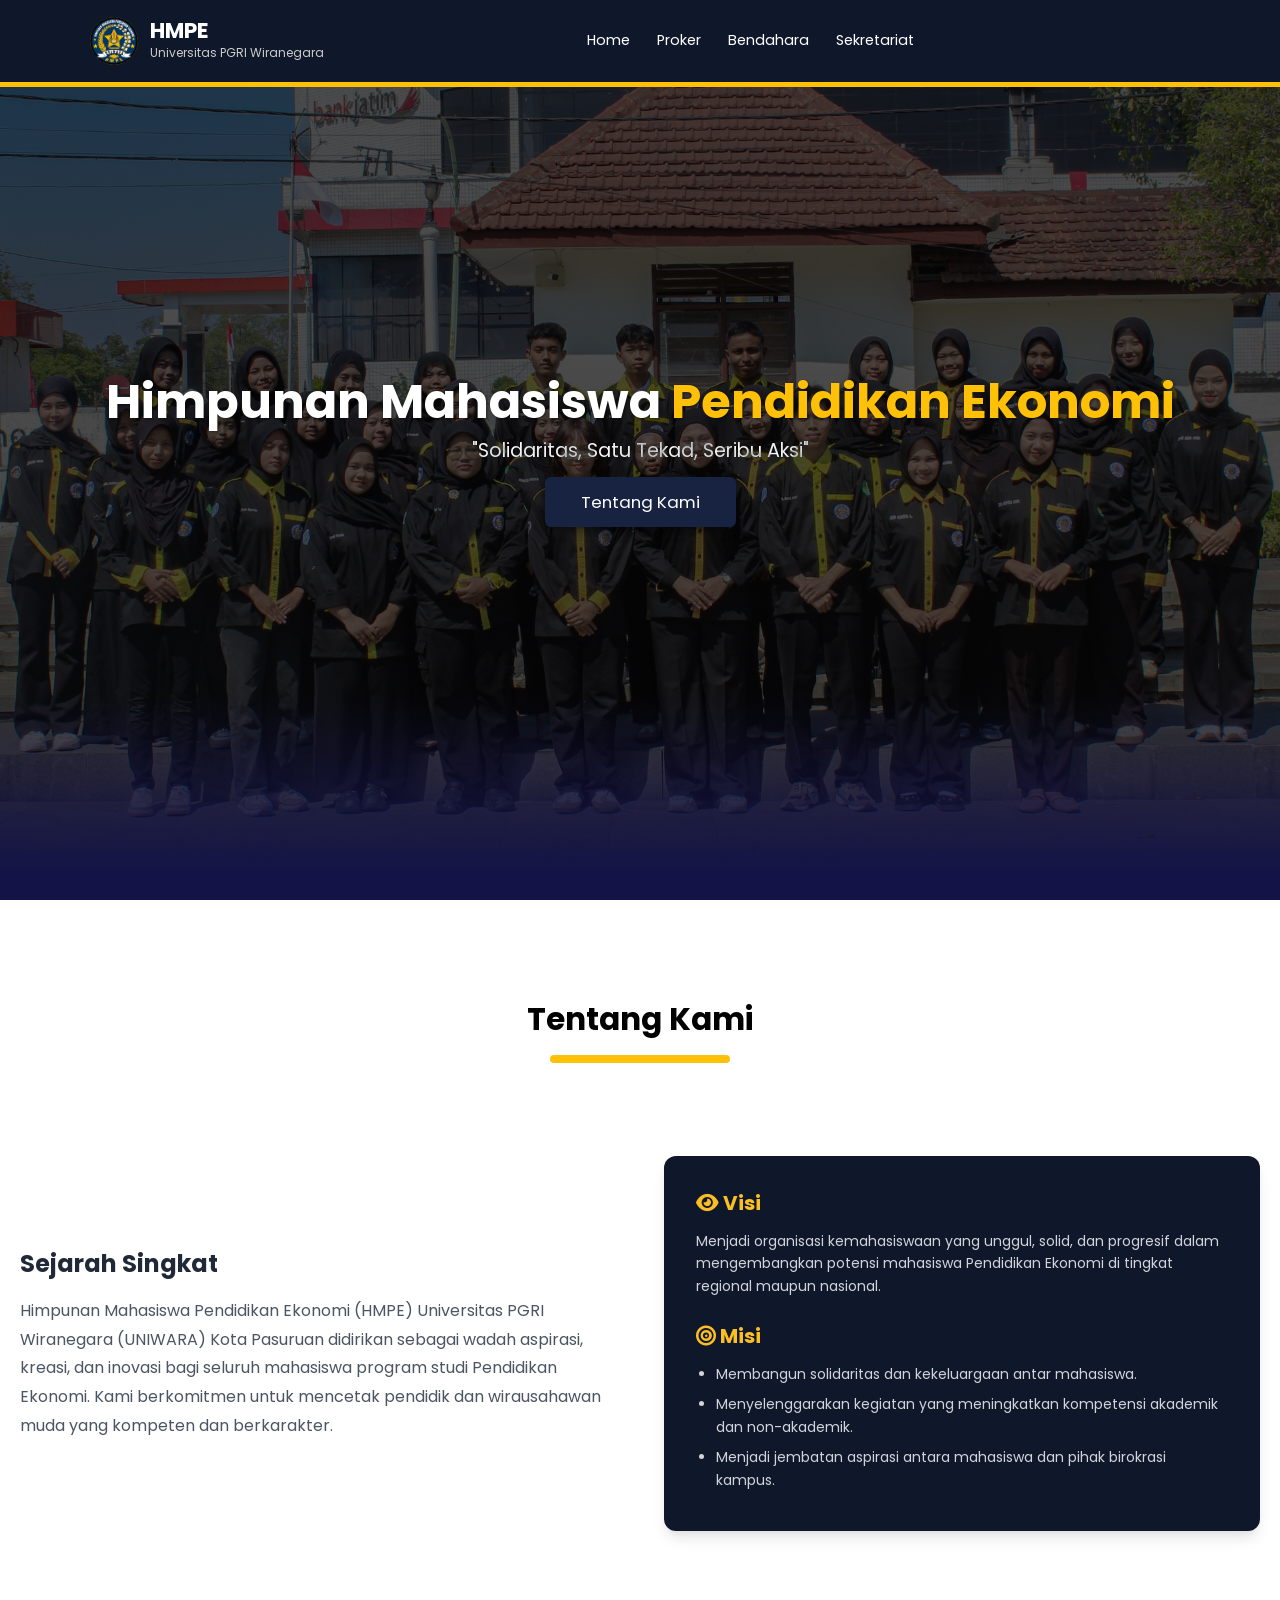
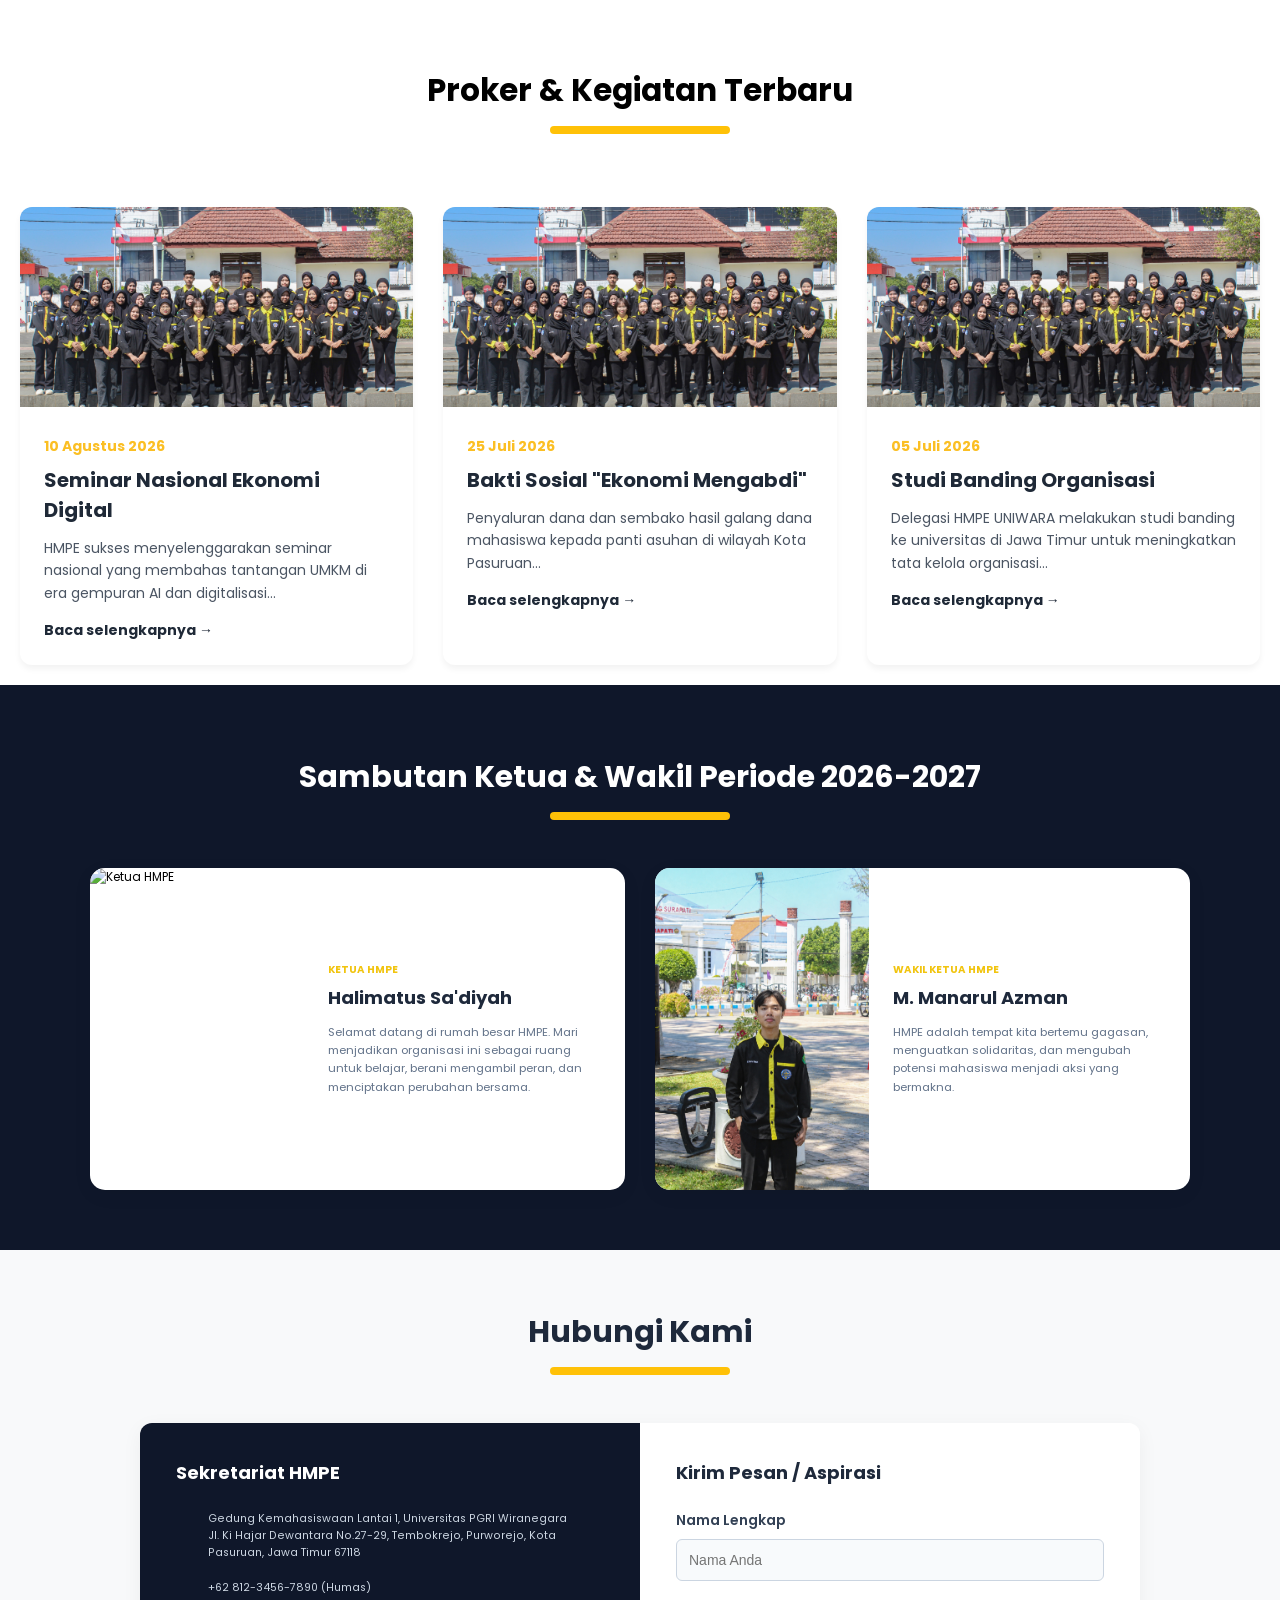
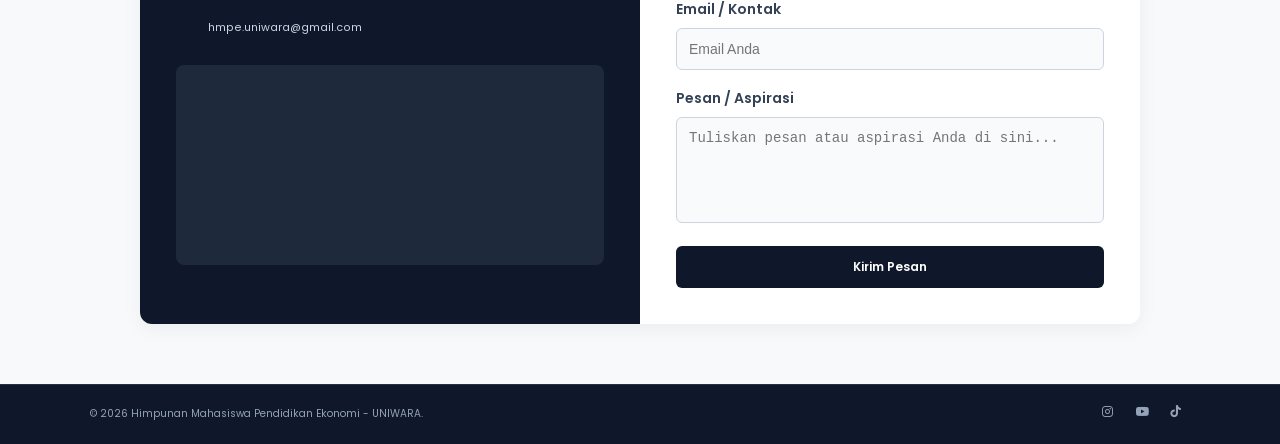
==== index.html @ d1c6a44f "first commit" ====
<!doctype html>
<html lang="en">
  <head>
    <meta charset="UTF-8" />
    <meta name="viewport" content="width=device-width, initial-scale=1.0" />
    <title>HMPE - Universitas PGRI Wiranegara</title>

    <!-- Favicon -->
    <link rel="icon" href="img/logohmpe.jpg" />

    <!-- FONTS -->
    <link rel="preconnect" href="https://fonts.googleapis.com" />
    <link rel="preconnect" href="https://fonts.gstatic.com" crossorigin />
    <link
      href="https://fonts.googleapis.com/css2?family=Poppins:wght@100;300;400;700&display=swap"
      rel="stylesheet"
    />

    <!-- Feather Icons -->
    <script src="https://unpkg.com/feather-icons"></script>

    <!-- FontAwesome -->
    <link
      rel="stylesheet"
      href="https://cdnjs.cloudflare.com/ajax/libs/font-awesome/6.4.0/css/all.min.css"
    />

    <!-- My Style -->

    <link rel="stylesheet" href="css/style.css" />
  </head>
  <body>
    <!-- Navbar Start -->
    <nav class="navbar">
      <a href="#" class="navbar-logo">
        <img src="img/logohmpe.jpg" alt="logohmpe" class="logo-img" />
        <div class="logo-teks">
          <span class="teks-utama">HMPE</span>
          <span class="teks-kecil">Universitas PGRI Wiranegara</span>
        </div>
      </a>

      <div class="navbar-nav">
        <a href="#home">Home</a>
        <a href="#proker">Proker</a>
        <a href="bendahara.html">Bendahara</a>
        <a href="sekretariat.html">Sekretariat</a>
      </div>

      <div class="navbar-extra">
        <input
          type="search"
          id="search-box"
          placeholder="Cari data di sini..."
        />
        <ul id="search-suggestions" class="suggestions-list"></ul>
        <a href="#" id="search"><i data-feather="search"></i></a>
        <a href="#" id="humberger-menu"><i data-feather="menu"></i></a>
      </div>
    </nav>
    <!-- Navbar End -->

    <!-- Hero Section start -->
    <section class="hero" id="home">
      <main class="content">
        <h1>Himpunan Mahasiswa <span>Pendidikan Ekonomi</span></h1>
        <p>"Solidaritas, <span>Satu Tekad</span>, Seribu Aksi"</p>
        <a href="#visi" class="cta">Tentang Kami</a>
      </main>
    </section>

    <!-- Hero Section end -->

    <!-- Visi Section start -->
    <section id="visi" class="visi item-pencarian">
      <h2>Tentang Kami</h2>
    </section>

    <!-- Wadah Utama -->
    <div class="kontainer-grid">
      <!-- BAGIAN KIRI (Sejarah Singkat) -->
      <div class="sejarah-kiri item-pencarian">
        <h2>Sejarah Singkat</h2>
        <p>
          Himpunan Mahasiswa Pendidikan Ekonomi (HMPE) Universitas PGRI
          Wiranegara (UNIWARA) Kota Pasuruan didirikan sebagai wadah aspirasi,
          kreasi, dan inovasi bagi seluruh mahasiswa program studi Pendidikan
          Ekonomi. Kami berkomitmen untuk mencetak pendidik dan wirausahawan
          muda yang kompeten dan berkarakter.
        </p>
      </div>

      <!-- BAGIAN KANAN (Kotak Visi Misi) -->
      <div class="kotak-biru">
        <!-- Bagian Visi -->
        <div class="konten-kotak item-pencarian">
          <h3><i class="fa-solid fa-eye"></i> Visi</h3>
          <p>
            Menjadi organisasi kemahasiswaan yang unggul, solid, dan progresif
            dalam mengembangkan potensi mahasiswa Pendidikan Ekonomi di tingkat
            regional maupun nasional.
          </p>
        </div>

        <!-- Bagian Misi -->
        <div class="konten-kotak item-pencarian">
          <h3><i class="fa-solid fa-bullseye"></i> Misi</h3>
          <ul>
            <li>Membangun solidaritas dan kekeluargaan antar mahasiswa.</li>
            <li>
              Menyelenggarakan kegiatan yang meningkatkan kompetensi akademik
              dan non-akademik.
            </li>
            <li>
              Menjadi jembatan aspirasi antara mahasiswa dan pihak birokrasi
              kampus.
            </li>
          </ul>
        </div>
      </div>
    </div>

    <!-- Visi Section end -->

    <!-- Proker Section start -->
    <section id="proker" class="proker item-pencarian">
      <h2>Proker & Kegiatan Terbaru</h2>
    </section>

    <!-- Kontainer Utama Grid -->
    <div class="pembungkus-kartu">
      <!-- Kartu 1 -->
      <div class="kartu-berita">
        <img src="img/header-bg.JPG" alt="Seminar" />
        <div class="isi-kartu item-pencarian">
          <span class="tanggal">10 Agustus 2026</span>
          <h3>Seminar Nasional Ekonomi Digital</h3>
          <p>
            HMPE sukses menyelenggarakan seminar nasional yang membahas
            tantangan UMKM di era gempuran AI dan digitalisasi...
          </p>
          <a href="#">Baca selengkapnya &rarr;</a>
        </div>
      </div>

      <!-- Kartu 2 -->
      <div class="kartu-berita">
        <img src="img/header-bg.JPG" alt="Bakti Sosial" />
        <div class="isi-kartu item-pencarian">
          <span class="tanggal">25 Juli 2026</span>
          <h3>Bakti Sosial "Ekonomi Mengabdi"</h3>
          <p>
            Penyaluran dana dan sembako hasil galang dana mahasiswa kepada panti
            asuhan di wilayah Kota Pasuruan...
          </p>
          <a href="#">Baca selengkapnya &rarr;</a>
        </div>
      </div>

      <!-- Kartu 3 -->
      <div class="kartu-berita">
        <img src="img/header-bg.JPG" alt="Studi Banding" />
        <div class="isi-kartu item-pencarian">
          <span class="tanggal">05 Juli 2026</span>
          <h3>Studi Banding Organisasi</h3>
          <p>
            Delegasi HMPE UNIWARA melakukan studi banding ke universitas di Jawa
            Timur untuk meningkatkan tata kelola organisasi...
          </p>
          <a href="#">Baca selengkapnya &rarr;</a>
        </div>
      </div>
    </div>

    <!-- Proker Section end -->

    <!-- Sambutan Section Start -->
    <section id="sambutan" class="sambutan">
      <div class="judul-sambutan item-pencarian">
        <!-- <p>PENGURUS HMPE</p> -->
        <h2>Sambutan Ketua & Wakil Periode 2026-2027</h2>
      </div>

      <div class="kontainer-sambutan">
        <!-- Box Ketua -->
        <div class="box-sambutan">
          <!-- Ganti src dengan nama file foto ketua Anda -->
          <img src="img/ketua.jpg" alt="Ketua HMPE" />
          <div class="teks-sambutan item-pencarian">
            <span>KETUA HMPE</span>
            <h3>Halimatus Sa'diyah</h3>
            <p>
              Selamat datang di rumah besar HMPE. Mari menjadikan organisasi ini
              sebagai ruang untuk belajar, berani mengambil peran, dan
              menciptakan perubahan bersama.
            </p>
          </div>
        </div>

        <!-- Box Wakil -->
        <div class="box-sambutan">
          <!-- Ganti src dengan nama file foto wakil ketua Anda -->
          <img src="img/wakil.jpg" alt="Wakil Ketua HMPE" />
          <div class="teks-sambutan item-pencarian">
            <span>WAKIL KETUA HMPE</span>
            <h3>M. Manarul Azman</h3>
            <p>
              HMPE adalah tempat kita bertemu gagasan, menguatkan solidaritas,
              dan mengubah potensi mahasiswa menjadi aksi yang bermakna.
            </p>
          </div>
        </div>
      </div>
    </section>
    <!-- Sambutan Section End -->

    <!-- Hubungi Kami Section Start -->
    <section id="kontak" class="kontak">
      <div class="judul-kontak item-pencarian">
        <h2>Hubungi Kami</h2>
      </div>

      <div class="kontainer-kontak">
        <!-- Bagian Kiri: Informasi & Maps -->
        <div class="info-kontak">
          <h3>Sekretariat HMPE</h3>
          <ul class="list-info">
            <li>
              <i data-feather="map-pin"></i>
              <p>
                Gedung Kemahasiswaan Lantai 1, Universitas PGRI Wiranegara<br />
                Jl. Ki Hajar Dewantara No.27-29, Tembokrejo, Purworejo, Kota
                Pasuruan, Jawa Timur 67118
              </p>
            </li>
            <li>
              <i data-feather="phone"></i>
              <p>+62 812-3456-7890 (Humas)</p>
            </li>
            <li>
              <i data-feather="mail"></i>
              <p>hmpe.uniwara@gmail.com</p>
            </li>
          </ul>

          <div class="peta-google">
            <!-- Embed Google Maps yang sudah diperbaiki -->
            <iframe
              src="https://www.google.com/maps/embed?pb=!1m18!1m12!1m3!1d3954.3413813871465!2d112.89978641477755!3d-7.646452294486665!2m3!1f0!2f0!3f0!3m2!1i1024!2i768!4f13.1!3m3!1m2!1s0x2dd7c5e5ba7921a9%3A0xc30070bc33383a15!2sUniversitas%20PGRI%20Wiranegara!5e0!3m2!1sid!2sid!4v1689234567890!5m2!1sid!2sid"
              width="100%"
              height="200"
              style="border: 0"
              allowfullscreen=""
              loading="lazy"
              referrerpolicy="no-referrer-when-downgrade"
            ></iframe>
          </div>
        </div>

        <!-- Bagian Kanan: Form Kontak -->
        <div class="form-kontak">
          <h3>Kirim Pesan / Aspirasi</h3>
          <form action="">
            <div class="form-group">
              <label for="nama-pesan">Nama Lengkap</label>
              <input
                type="text"
                id="nama-pesan"
                placeholder="Nama Anda"
                required
              />
            </div>
            <div class="form-group">
              <label for="email-pesan">Email / Kontak</label>
              <input
                type="text"
                id="email-pesan"
                placeholder="Email Anda"
                required
              />
            </div>
            <div class="form-group">
              <label for="isi-pesan">Pesan / Aspirasi</label>
              <textarea
                id="isi-pesan"
                rows="5"
                placeholder="Tuliskan pesan atau aspirasi Anda di sini..."
                required
              ></textarea>
            </div>
            <button type="submit" class="btn-kirim">Kirim Pesan</button>
          </form>
        </div>
      </div>
    </section>
    <!-- Hubungi Kami Section End -->

    <!-- Footer Start -->
    <footer>
      <div class="footer-kiri">
        <p>&copy; 2026 Himpunan Mahasiswa Pendidikan Ekonomi - UNIWARA.</p>
      </div>
      <div class="footer-kanan">
        <a href="https://www.instagram.com/hmpe_uniwara/"
          ><i class="fa-brands fa-instagram"></i
        ></a>
        <a href="https://www.youtube.com/@hmpeuniwara585/videos"
          ><i class="fa-brands fa-youtube"></i
        ></a>
        <a href="https://www.tiktok.com/@hmpeuniwara"
          ><i class="fa-brands fa-tiktok"></i
        ></a>
        <!-- Menggunakan FontAwesome untuk TikTok -->
      </div>
    </footer>
    <!-- Footer End -->

    <!-- Feather Icons -->
    <script>
      feather.replace();
    </script>

    <!-- FontAwesome -->
    <script>
      fontawsome.replace();
    </script>

    <!-- My Java Script -->
    <script src="js/script.js"></script>
  </body>
</html>
---- css/style.css ----
:root {
  --primary: #ffc107;
  --bg: #fff;
  scroll-behavior: smooth;
}

* {
  margin: 0;
  padding: 0;
  box-sizing: border-box;
  outline: none;
  border: none;
  text-decoration: none;
}

body {
  font-family: "Poppins", sans-serif;
  background-color: var(--bg);
  color: black;
  min-height: 2000px;
}

html,
body {
  overflow-x: hidden;
  width: 100%;
}

/* Navbar */
.navbar {
  display: flex;
  justify-content: space-between;
  align-items: center;
  padding: 1.4rem 7%;
  background-color: rgb(15, 23, 42);
  border-bottom: 5px solid #ffc107;
  position: fixed;
  top: 0;
  left: 0;
  right: 0;
  z-index: 99999;
}

.navbar .navbar-logo {
  display: flex;
  align-items: center;
  gap: 1rem; /* Jarak antara logo dan tulisan */
  text-decoration: none;
}

/* Mengatur ukuran gambar logo */
.navbar .navbar-logo .logo-img {
  width: 4rem; /* Sesuaikan ukuran logo (bisa diganti 40px atau 50px) */
  height: 4rem;
  border-radius: 50%;
  object-fit: cover;
}

/* Mengatur wadah teks agar atas-bawah */
.navbar .navbar-logo .logo-teks {
  display: flex;
  flex-direction: column;
  justify-content: center;
}

/* Tulisan HMPE */
.navbar .navbar-logo .teks-utama {
  font-size: 1.8rem;
  font-weight: 700;
  color: #fff;
  line-height: 1; /* Biar jarak ke tulisan bawahnya tidak terlalu jauh */
}

/* Tulisan Universitas... */
.navbar .navbar-logo .teks-kecil {
  font-size: 1rem;
  font-weight: 400;
  color: #ccccca; /* Bisa diganti warna abu-abu atau var(--primary) jika ingin kekuningan */
  margin-top: 0.2rem;
}

.navbar .navbar-nav a {
  color: #fff;
  display: inline-block;
  font-size: 1.2rem;
  margin: 0 1rem;
}

.navbar .navbar-nav a:hover {
  color: var(--primary);
}

.navbar .navbar-extra a {
  color: #fff;
  margin: 0 0.5rem;
}

.navbar .navbar-extra a:hover {
  color: var(--primary);
}

#humberger-menu {
  display: none;
}

/* --- TAMPILAN SEARCH BOX (LIQUID GLASS/GLASSMORPHISM) --- */
#search-box {
  width: 0; /* Awalnya disembunyikan dengan lebar 0 */
  opacity: 0;
  visibility: hidden;
  transition: all 0.4s ease; /* Efek animasi memanjang yang halus */

  /* Efek Liquid Glass ala iPhone */
  background: rgba(255, 255, 255, 0.15); /* Transparan putih */
  backdrop-filter: blur(10px); /* Efek blur pada kaca */
  -webkit-backdrop-filter: blur(10px); /* Dukungan untuk browser Safari/Apple */
  border: 1px solid rgba(255, 255, 255, 0.3); /* Garis tepi tipis transparan */
  border-radius: 50px; /* Sisi melengkung bulat */

  /* Pengaturan Teks */
  color: #fff;
  font-size: 1rem;
  padding: 0;
  outline: none;
  margin-right: 0;
}

/* Warna teks "Cari data di sini..." agar terlihat samar */
#search-box::placeholder {
  color: rgba(255, 255, 255, 0.7);
}

/* --- KELAS UNTUK MENGAKTIFKAN ANIMASI (DIPANGGIL OLEH JS) --- */
#search-box.active {
  width: 250px; /* Lebar kotak saat muncul */
  opacity: 1;
  visibility: visible;
  padding: 0.5rem 1.2rem;
  margin-right: 1rem; /* Jarak dengan ikon hamburger */
}

/* Gaya untuk daftar rekomendasi search */
.suggestions-list {
  position: absolute;
  top: 100%;
  left: 0;
  right: 0;
  background: #ffffff;
  border-radius: 8px;
  box-shadow: 0 10px 25px rgba(0, 0, 0, 0.15);
  list-style: none;
  padding: 0;
  margin-top: 5px;
  max-height: 200px;
  overflow-y: auto;
  z-index: 1000;
}

.suggestions-list li {
  padding: 10px 15px;
  cursor: pointer;
  color: #1e293b;
  border-bottom: 1px solid #f1f5f9;
  font-size: 14px;
  text-align: left;
}

.suggestions-list li:hover {
  background-color: #fef08a; /* Warna kuning soft saat di-hover */
}

/* Kelas untuk menyembunyikan elemen (Search & Hamburger) */
.hidden {
  display: none !important;
}

/* Hero Section */
.hero {
  min-height: 100vh;
  display: flex;
  align-items: center;
  background-repeat: no-repeat;
  background-size: cover;
  background-position: center;
  position: relative;
  background-image:
    linear-gradient(rgba(0, 0, 0, 0.7), rgba(0, 0, 0, 0.7)),
    url("../img/header-bg.JPG");
}

.hero::after {
  content: "";
  display: block;
  position: absolute;
  width: 100%;
  height: 30%;
  bottom: 0;
  background: linear-gradient(
    0deg,
    rgb(19, 19, 71) 10%,
    rgba(255, 255, 255, 0) 76%
  );
}

.hero .content {
  padding: 1.4rem 7%;
  width: 100%;
  height: 100vh;
  max-width: 160rem;
  justify-content: center;
  align-items: center;
  display: flex;
  flex-direction: column;
  text-align: center;
  margin: 0 auto;
}

.hero .content h1 {
  color: #fff;
  font-size: 4rem;
  text-shadow: 1px 1px 3px rgba(1, 1, 3, 0.5);
  line-height: 1.2;
}

.hero .content h1 span {
  color: var(--primary);
}

.hero .content p {
  font-size: 1.6rem;
  margin-top: 0.5rem;
  height: 1.4;
  font-weight: 400;
  color: #fff;
  mix-blend-mode: difference;
}

/* .hero .content p span {
  font-weight: 700;
} */

.hero .content .cta {
  margin-top: 1rem;
  display: inline-block;
  padding: 1rem 3rem;
  font-size: 1.4rem;
  color: #fff;
  background-color: #172340;
  border-radius: 0.5rem;
  box-shadow: 0px 4px 10px rgba(1, 1, 3, 0.5);
}

.hero .content .cta:hover {
  background-color: var(--primary);
  color: #0f172a;
}

/* Visi Section */
.visi {
  padding: 8rem 7% 1.4rem;
}

.visi h2 {
  text-align: center;
  font-size: 2.6rem;
  margin-bottom: 3rem;
}

.visi h2::after {
  content: "";
  display: block;
  width: 15rem;
  margin: 1rem auto 0; /* 'auto' di tengah berfungsi menarik garis tepat ke tengah layar */
  height: 8px; /* Ketebalan garis */
  background-color: var(--primary); /* Warna garis kuning */
  border-radius: 100px;
}

.kontainer-grid {
  display: grid;
  grid-template-columns: 1fr 1fr; /* Membagi layar menjadi 2 kolom sama besar (50:50) */
  gap: 48px; /* Jarak (spasi) antara bagian kiri dan kanan */
  align-items: center; /* Membuat isi kiri dan kanan sejajar rata tengah secara vertikal */
  max-width: 1400px; /* Maksimal lebar konten agar tidak terlalu melebar di layar besar */
  margin: 0 auto; /* Membuat posisi kontainer otomatis di tengah layar */
  padding: 40px 20px;
}

.sejarah-kiri h2 {
  font-size: 24px;
  font-weight: bold;
  color: #1f2937; /* Warna hitam keabu-abuan */
  margin-bottom: 16px;
}

.sejarah-kiri p {
  font-size: 16px;
  color: #4b5563; /* Warna abu-abu teks */
  line-height: 1.8; /* Jarak antar baris agar mudah dibaca */
}

.sejarah-kiri p {
  font-size: 16px;
  color: #4b5563; /* Warna abu-abu teks */
  line-height: 1.8; /* Jarak antar baris agar mudah dibaca */
}

/* 1. Styling Utama Kotak Biru Tua */
.kotak-biru {
  background-color: #0f172a; /* Warna biru tua gelap */
  padding: 32px; /* Jarak ke dalam dari tepi kotak */
  border-radius: 12px; /* Membuat sudut-sudut kotak menjadi melengkung */
  box-shadow:
    0 10px 15px -3px rgba(0, 0, 0, 0.1),
    0 4px 6px -2px rgba(0, 0, 0, 0.05); /* Efek bayangan halus */
}

/* 2. Mengatur Jarak antara Visi dan Misi */
.konten-kotak {
  margin-bottom: 24px; /* Memberi jarak ke bawah */
}

/* Menghapus margin bawah di elemen terakhir (Misi) agar kotaknya seimbang */
.konten-kotak:last-child {
  margin-bottom: 0;
}

/* 3. Styling Judul Visi dan Misi */
.konten-kotak h3 {
  color: #fbbf24; /* Warna kuning emas untuk judul dan icon */
  font-size: 20px; /* Ukuran huruf judul */
  font-weight: bold; /* Menebalkan huruf */
  margin-top: 0;
  margin-bottom: 12px; /* Jarak antara judul dan teks bawahnya */
}

/* 4. Styling Teks Paragraf dan List (Isi Visi & Misi) */
.konten-kotak p,
.konten-kotak ul {
  color: #d1d5db; /* Warna teks abu-abu terang agar kontras dengan background gelap */
  font-size: 14px; /* Ukuran huruf teks */
  line-height: 1.6; /* Jarak antar baris teks agar mudah dibaca */
  margin: 0;
}

/* 5. Khusus untuk List (Titik-titik Misi) */
.konten-kotak ul {
  padding-left: 20px; /* Menggeser titik-titik (bullet points) sedikit ke kanan */
}

.konten-kotak ul li {
  margin-bottom: 8px; /* Jarak antar poin misi */
}

/* Proker section */
.proker {
  padding: 8rem 7% 1.4rem;
}

.proker h2 {
  text-align: center;
  font-size: 2.6rem;
  margin-bottom: 3rem;
}

.proker h2::after {
  content: "";
  display: block;
  width: 15rem;
  margin: 1rem auto 0; /* 'auto' di tengah berfungsi menarik garis tepat ke tengah layar */
  height: 8px; /* Ketebalan garis */
  background-color: var(--primary); /* Warna garis kuning */
  border-radius: 100px;
}
/* 1. TATA LETAK 3 KOTAK (CSS GRID) */
.pembungkus-kartu {
  display: grid;
  grid-template-columns: repeat(
    3,
    1fr
  ); /* Membagi menjadi 3 kolom sama besar */
  gap: 30px; /* Jarak antar kartu */
  max-width: 15–00px;
  margin: 0 auto;
  padding: 20px;
}

/* 2. DESAIN KOTAK & PENGATURAN ANIMASI KUNCI */
.kartu-berita {
  background-color: #ffffff; /* Warna latar kartu */
  border-radius: 12px; /* Melengkungkan sudut kartu */
  overflow: hidden; /* Memastikan gambar ujungnya ikut melengkung */
  min-height: 450px;
  box-shadow: 0 4px 6px rgba(0, 0, 0, 0.05); /* Bayangan awal yang tipis */

  /* INI KUNCI ANIMASINYA: Membuat pergerakan menjadi halus selama 0.3 detik */
  transition:
    transform 0.3s ease,
    box-shadow 0.3s ease;
}

/* KETIKA KURSOR DIARAHKAN KE KARTU (HOVER) */
.kartu-berita:hover {
  /* translateY(-10px) menarik kartu ke ATAS (maju) sebanyak 10 pixel */
  transform: translateY(-10px);

  /* Menebalkan bayangan agar efek terangkatnya lebih realistis */
  box-shadow: 0 15px 25px rgba(0, 0, 0, 0.15);
}

/* 3. DESAIN ISI KARTU (Gambar & Teks) */
.kartu-berita img {
  width: 100%;
  height: 200px;
  object-fit: cover; /* Agar gambar tidak gepeng */
}

.isi-kartu {
  padding: 24px;
}

.isi-kartu .tanggal {
  display: block;
  color: #fbbf24; /* Warna kuning */
  font-size: 14px;
  font-weight: bold;
  margin-bottom: 8px;
}

.isi-kartu h3 {
  font-size: 20px;
  color: #1f2937;
  margin-top: 0;
  margin-bottom: 12px;
}

.isi-kartu p {
  font-size: 14px;
  color: #4b5563;
  line-height: 1.6;
  margin-bottom: 16px;
}

.isi-kartu a {
  text-decoration: none;
  color: #1f2937;
  font-weight: bold;
  font-size: 14px;
  transition: color 0.2s ease;
}

.isi-kartu a:hover {
  color: #fbbf24; /* Teks berubah kuning saat di-hover */
}

/* --- SAMBUTAN KETUA & WAKIL --- */
.sambutan {
  /* Latar belakang abu-abu sangat muda (hampir putih) */
  /* background-color: #f8f9fa; */
  background-color: rgb(15, 23, 42);
  padding: 5rem 7%;
}

.judul-sambutan {
  text-align: center;
  margin-bottom: 3rem;
}

/* .judul-sambutan p {
  font-size: 1rem;
  color: #f1c40f; 
  font-weight: 600;
  text-transform: uppercase;
  letter-spacing: 2px;
  margin-bottom: 0.5rem;
} */

.judul-sambutan h2 {
  font-size: 2.5rem; /* Ukuran ini disamakan dengan judul Proker */
  color: #fff;
  position: relative; /* Diperlukan agar garis kuning bisa diposisikan relatif terhadap teks ini */
  padding-bottom: 1rem; /* Memberikan jarak napas antara teks dan garis kuning */
  display: inline-block; /* Memastikan batas elemen hanya seluas teksnya saja */
  margin-top: 10px;
}

/* Membuat garis/list kuning di bawah judul */
.judul-sambutan h2::after {
  content: "";
  display: block;
  width: 15rem;
  margin: 1rem auto 0; /* 'auto' di tengah berfungsi menarik garis tepat ke tengah layar */
  height: 8px; /* Ketebalan garis */
  background-color: var(--primary); /* Warna garis kuning */
  border-radius: 100px;
}

/* Menggunakan Grid agar sejajar rapi */
.kontainer-sambutan {
  display: grid;
  grid-template-columns: repeat(auto-fit, minmax(400px, 1fr));
  gap: 2.5rem;
}

/* Model Box seperti gambar 2 */
.box-sambutan {
  background-color: #ffffff;
  border-radius: 15px;
  box-shadow: 0 5px 20px rgba(0, 0, 0, 0.05); /* Bayangan halus */
  display: flex;
  overflow: hidden; /* Memotong sudut foto agar melengkung mengikuti box */
  transition: transform 0.3s ease;
}

.box-sambutan:hover {
  transform: translateY(-5px); /* Efek sedikit melayang saat kursor diarahkan */
}

/* Foto di samping */
.box-sambutan img {
  width: 40%;
  object-fit: cover; /* Memastikan foto tidak gepeng */
}

/* Area teks di samping foto */
.teks-sambutan {
  padding: 2rem;
  width: 60%;
  display: flex;
  flex-direction: column;
  justify-content: center;
}

.teks-sambutan span {
  font-size: 0.85rem;
  color: #f1c40f;
  font-weight: 700;
  text-transform: uppercase;
  margin-bottom: 0.5rem;
}

.teks-sambutan h3 {
  font-size: 1.5rem;
  color: #1e293b;
  margin-bottom: 1rem;
}

.teks-sambutan p {
  font-size: 0.95rem;
  color: #64748b;
  line-height: 1.6;
}

/* --- SECTION HUBUNGI KAMI --- */
.kontak {
  background-color: #f8f9fa;
  padding: 5rem 7%;
}

.judul-kontak {
  text-align: center;
  margin-bottom: 3rem;
}

.judul-kontak h2 {
  font-size: 2.5rem;
  color: #1e293b;
  position: relative;
  padding-bottom: 1rem;
  display: inline-block;
}

.judul-kontak h2::after {
  content: "";
  display: block;
  width: 15rem;
  margin: 1rem auto 0; /* 'auto' di tengah berfungsi menarik garis tepat ke tengah layar */
  height: 8px; /* Ketebalan garis */
  background-color: var(--primary); /* Warna garis kuning */
  border-radius: 100px;
}

/* Kontainer box kontak */
.kontainer-kontak {
  display: flex;
  flex-wrap: wrap;
  background-color: #ffffff;
  border-radius: 12px;
  overflow: hidden;
  box-shadow: 0 5px 20px rgba(0, 0, 0, 0.05);
  max-width: 1000px; /* Ukuran maksimal kotak agar presisi */
  margin: 0 auto;
}

/* --- BAGIAN KIRI: INFO & MAPS --- */
.info-kontak {
  flex: 1 1 400px;
  background-color: #0f172a; /* Warna biru sangat gelap seperti di gambar */
  color: #ffffff;
  padding: 3rem;
}

.info-kontak h3 {
  font-size: 1.5rem;
  margin-bottom: 2rem;
  color: #ffffff;
}

.list-info {
  list-style: none;
  padding: 0;
  margin-bottom: 2rem;
}

.list-info li {
  display: flex;
  align-items: flex-start;
  margin-bottom: 1.5rem;
  gap: 1rem;
}

.list-info li i {
  color: #f1c40f; /* Ikon kuning */
  width: 20px;
  height: 20px;
  flex-shrink: 0;
  margin-top: 2px;
}

.list-info li p {
  font-size: 0.9rem;
  line-height: 1.6;
  color: #cbd5e1;
  margin: 0;
}

.peta-google iframe {
  border-radius: 8px;
  background-color: #1e293b; /* Placeholder saat loading */
}

/* --- BAGIAN KANAN: FORM KONTAK --- */
.form-kontak {
  flex: 1 1 400px;
  padding: 3rem;
  background-color: #ffffff;
}

.form-kontak h3 {
  font-size: 1.5rem;
  color: #1e293b;
  margin-bottom: 2rem;
}

.form-kontak .form-group {
  margin-bottom: 1.5rem;
}

.form-kontak label {
  display: block;
  font-size: 0.85rem;
  color: #64748b;
  margin-bottom: 0.5rem;
}

.form-kontak input,
.form-kontak textarea {
  width: 100%;
  padding: 0.8rem 1rem;
  border: 1px solid #e2e8f0;
  border-radius: 6px;
  font-size: 0.95rem;
  color: #1e293b;
  outline: none;
  transition: border 0.3s;
}

.form-kontak input:focus,
.form-kontak textarea:focus {
  border-color: #0f172a; /* Warna garis saat diketik */
}

.btn-kirim {
  width: 100%;
  background-color: #0f172a;
  color: #fff;
  padding: 1rem;
  border: none;
  border-radius: 6px;
  font-size: 1rem;
  font-weight: 600;
  cursor: pointer;
  transition: background-color 0.3s;
}

.btn-kirim:hover {
  background-color: #1e293b;
}

/* --- FOOTER --- */
footer {
  background-color: #0f172a;
  color: #94a3b8;
  display: flex;
  justify-content: space-between;
  align-items: center;
  padding: 1.5rem 7%;
  flex-wrap: wrap; /* Mencegah tumpah di layar kecil */
  border-top: 1px solid rgba(255, 255, 255, 0.1); /* Garis batas tipis */
}

footer p {
  font-size: 0.85rem;
  margin: 0;
}

.footer-kanan {
  display: flex;
  gap: 1.2rem;
}

.footer-kanan a {
  color: #94a3b8;
  transition: color 0.3s;
}

.footer-kanan a i {
  width: 20px;
  height: 20px;
}

.footer-kanan a:hover {
  color: #ffffff;
}

/* Kelas untuk efek highlight seluruh kotak/area teks */
.ter-highlight {
  background-color: #fef08a !important; /* Warna kuning soft */
  transition: background-color 0.5s ease;
  border-radius: 8px;
  padding: 10px;
}

/* --- INDEX END --- */

/* Dashboard Styling BENDAHARAA*/
.dashboard {
  max-width: 700px;
  margin: 130px auto 50px auto;
  background: white;
  padding: 30px;
  border-radius: 10px;
  box-shadow: 0 4px 15px rgba(0, 0, 0, 0.05);
}

.dashboard-header {
  text-align: center;
  margin-bottom: 30px;
}

.dashboard-header h2 {
  color: #0f172a;
  font-size: 26px;
}

.dashboard-header p {
  color: #64748b;
  margin-top: 5px;
}

/* Form Styling */
.form-section h3 {
  color: #0f172a;
  border-bottom: 3px solid #facc15;
  display: inline-block;
  padding-bottom: 5px;
  margin-bottom: 20px;
}

.form-row {
  display: flex;
  gap: 15px;
}

.form-row .form-group {
  flex: 1;
}

.form-group {
  margin-bottom: 20px;
}

.form-group label {
  display: block;
  margin-bottom: 8px;
  font-weight: 600;
  font-size: 14px;
  color: #334155;
}

.form-group input,
.form-group select,
.form-group textarea {
  width: 100%;
  padding: 12px;
  border: 1px solid #cbd5e1;
  border-radius: 6px;
  outline: none;
  font-size: 14px;
  background-color: #f8fafc;
  resize: none;
}

.form-group input:focus,
.form-group select:focus,
.form-group textarea:focus {
  border-color: #facc15;
  background-color: white;
  box-shadow: 0 0 0 3px rgba(250, 204, 21, 0.2);
}

small {
  display: block;
  margin-top: 5px;
  color: #94a3b8;
  font-size: 12px;
}

button {
  background-color: #0f172a;
  color: white;
  padding: 15px;
  border: none;
  border-radius: 5px;
  cursor: pointer;
  font-size: 15px;
  font-weight: bold;
  width: 100%;
  transition: background-color 0.3s;
  font-family: "Poppins", sans-serif;
}

button:hover {
  background-color: #facc15;
  color: #0f172a;
}

#statusMessage {
  margin-top: 15px;
  text-align: center;
  font-weight: bold;
  padding: 10px;
  border-radius: 5px;
}

/* Gaya untuk tombol pintasan Spreadsheet */
.btn-spreadsheet {
  display: block;
  width: 100%;
  margin-top: -5px; /* Menggeser tombol hijau ke atas agar menempel/dekat */
  margin-bottom: 10px;
  padding: 14px;
  background-color: #10b981; /* Warna hijau khas Google Sheets */
  color: white;
  text-align: center;
  text-decoration: none;
  border-radius: 6px;
  font-size: 15px;
  font-weight: bold;
  transition: background-color 0.3s;
}

.btn-spreadsheet:hover {
  background-color: #059669; /* Hijau lebih gelap saat kursor diarahkan */
  color: white;
}

/* Media Queries */

/* Laptop */
@media (max-width: 1366px) {
  html {
    font-size: 75%;
  }
}

/* Tablet */
@media (max-width: 768px) {
  html {
    font-size: 62.5%;
  }

  #humberger-menu {
    display: inline-block;
  }

  .navbar .navbar-nav {
    position: absolute;
    top: 100%;
    right: -100%;
    background-color: var(--primary);
    width: 30rem;
    height: 100vh;
    transition: 0.3s;
  }

  .navbar .navbar-nav.active {
    right: 0;
  }

  .navbar .navbar-nav a {
    color: var(--bg);
    display: block;
    margin: 1.5rem;
    padding: 0.5rem;
    font-size: 2rem;
  }

  .navbar .navbar-nav a:hover {
    color: #0f172a;
  }

  /* Ini kunci utama agar kotak tidak meluber (memaksa jadi 1 kolom) */
  .kontainer-sambutan {
    grid-template-columns: 1fr;
  }

  /* Memaksa area kotak kontak tidak melebihi lebar layar HP */
  .info-kontak,
  .form-kontak {
    flex: 1 1 100%;
    padding: 1.5rem;
  }

  /* Mengurangi jarak pinggir agar lega di HP */
  .sambutan,
  .kontak {
    padding: 3rem 5%;
  }

  .box-sambutan {
    flex-direction: column; /* Mengubah posisi foto menjadi di atas saat di HP */
  }
  .box-sambutan img {
    width: 100%;
    height: 250px;
  }
  .teks-sambutan {
    width: 100%;
    padding: 1.5rem;
  }

  .info-kontak,
  .form-kontak {
    padding: 2rem;
  }

  footer {
    flex-direction: column;
    gap: 1rem;
    text-align: center;
  }

  /* BENDAHARAAAAA */
  .kontainer-grid {
    grid-template-columns: 1fr; /* Mengubah susunan menjadi 1 kolom (atas-bawah) */
    gap: 32px;
  }

  .pembungkus-kartu {
    grid-template-columns: 1fr; /* Berubah jadi 1 kolom memanjang ke bawah di HP */
  }

  .dashboard {
    margin-top: 80px !important;
    padding: 15px !important;
  }

  /* 3. Menyamakan ukuran semua kotak input termasuk Tanggal agar selebar penuh */
  .form-group input,
  .form-group select,
  .form-group textarea {
    width: 100% !important;
    box-sizing: border-box !important;
  }

  /* Memaksa input tanggal agar ukurannya sama persis dengan kolom lainnya */
  input[type="date"] {
    appearance: none;
    -webkit-appearance: none;
    min-height: 45px; /* Menyamakan tinggi kotak */
  }
}

/* Mobile Phone */
@media (max-width: 450px) {
  html {
    font-size: 55%;
  }

  .form-row {
    flex-direction: column; /* Mengubah kolom yang menyamping menjadi ke bawah */
    gap: 0;
  }

  .form-group {
    margin-bottom: 15px;
  }
}

/* ANIMASI */
.animate-on-scroll {
  opacity: 0;
  transform: translateY(30px);
  transition:
    opacity 0.8s ease-out,
    transform 0.8s ease-out;
}

/* Kondisi saat elemen sudah masuk ke dalam layar (digulir) */
.animate-on-scroll.show {
  opacity: 1;
  transform: translateY(0);
}
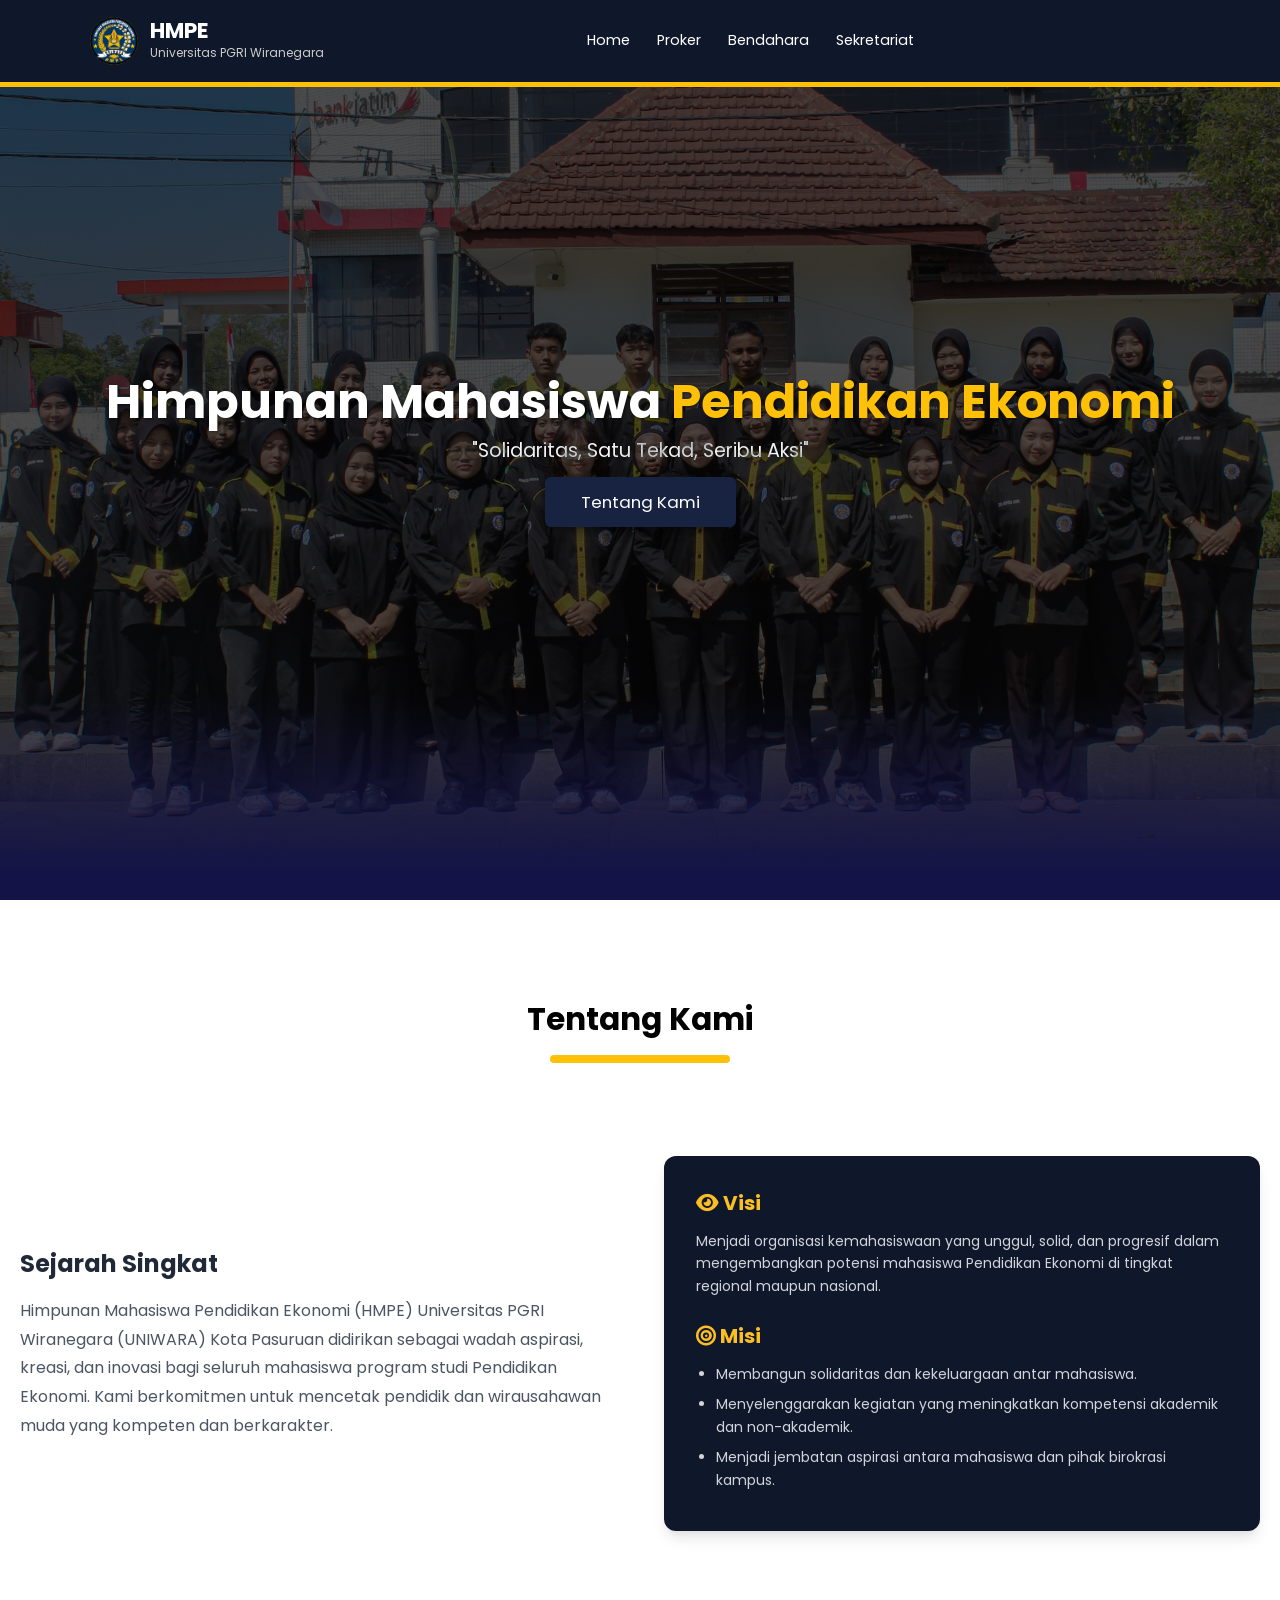
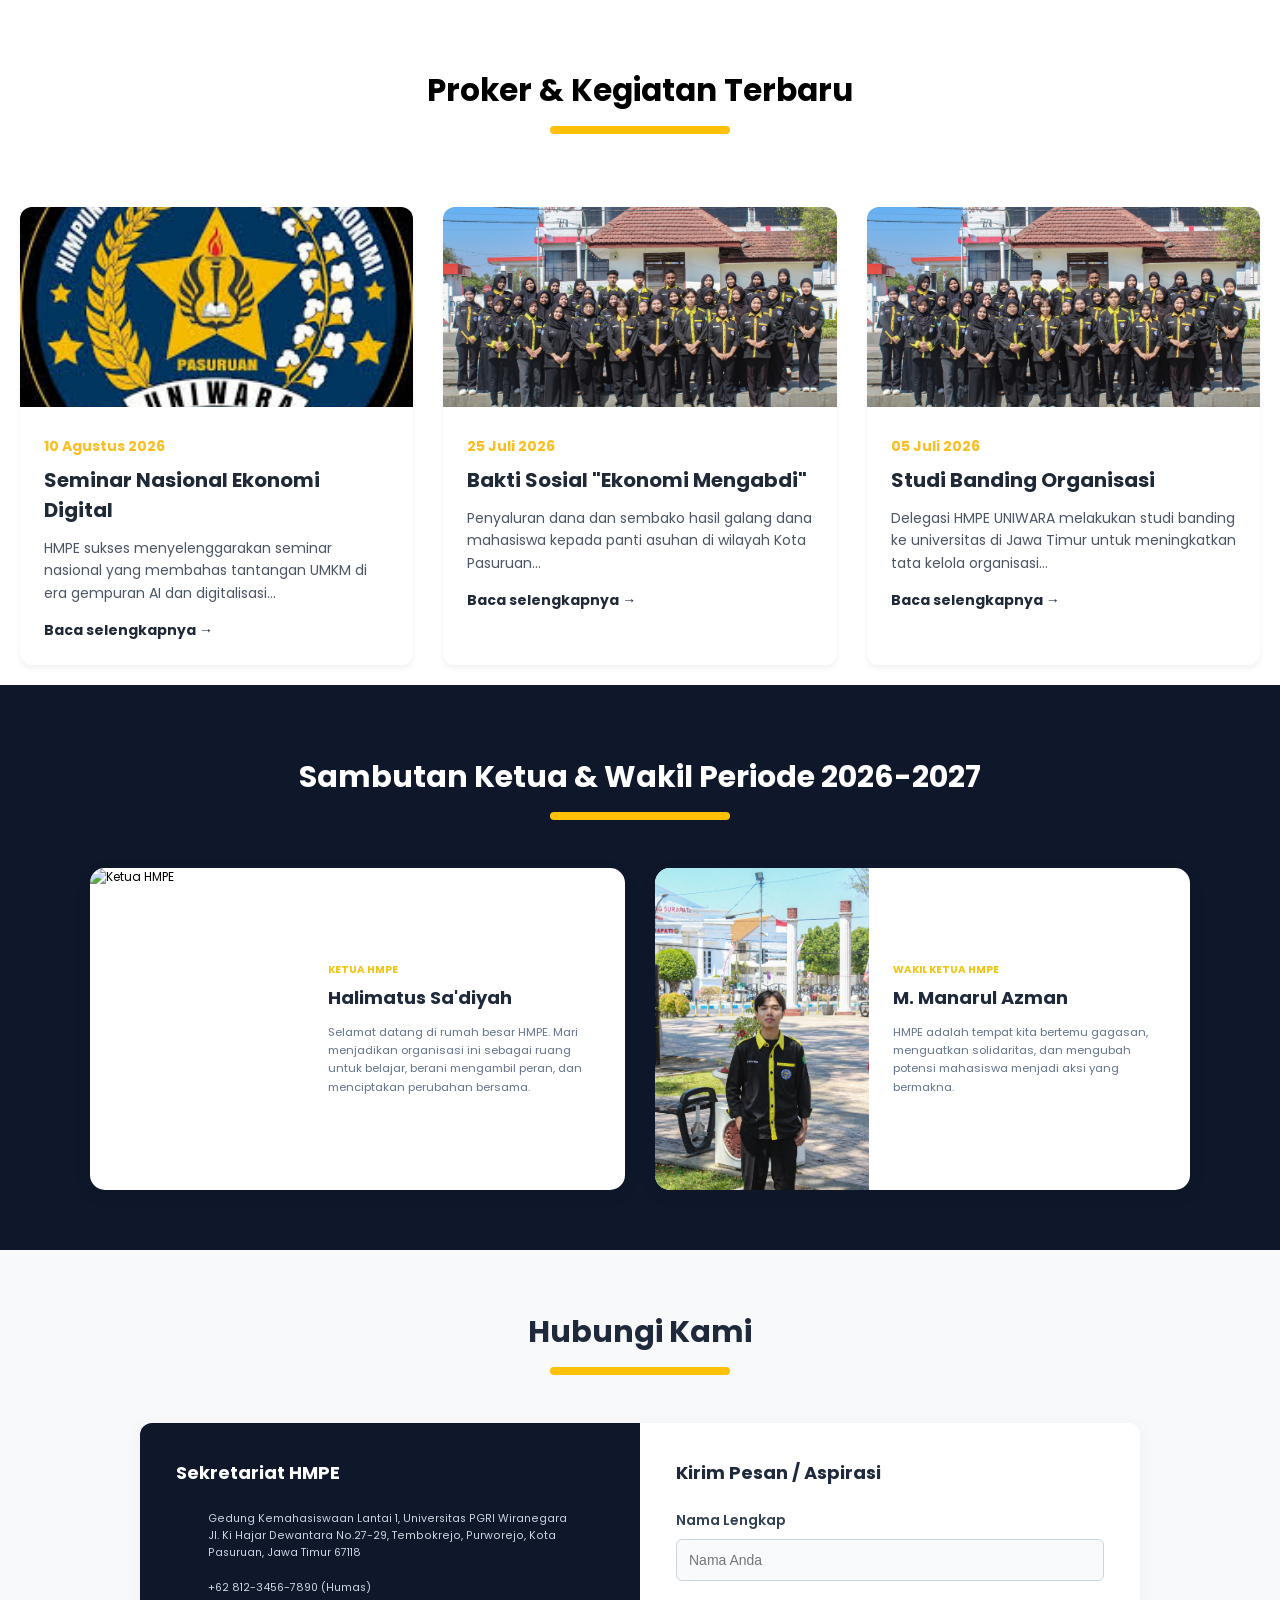
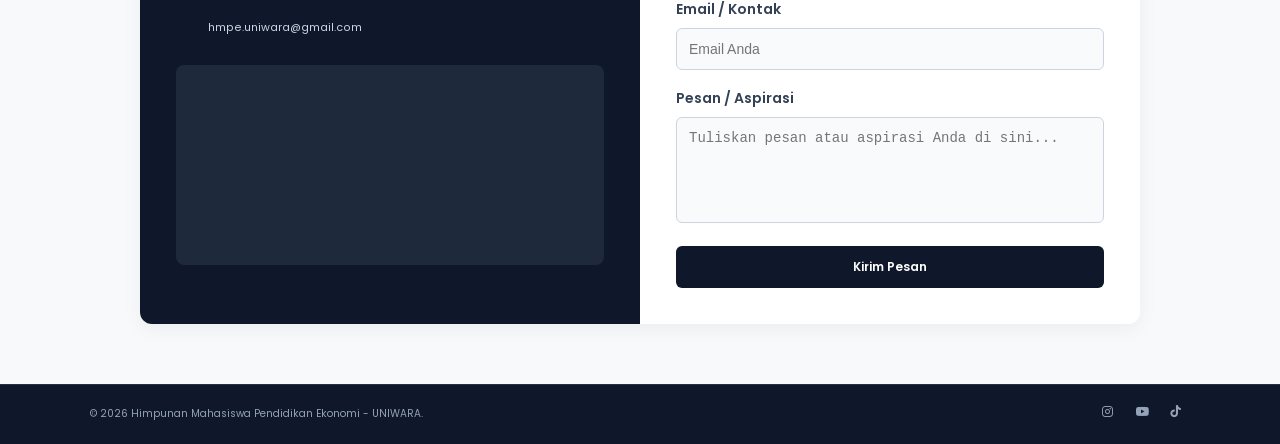
==== commit 047210eb: "mengubah header" ====
--- a/index.html
+++ b/index.html
@@ -131,7 +131,7 @@
     <div class="pembungkus-kartu">
       <!-- Kartu 1 -->
       <div class="kartu-berita">
-        <img src="img/header-bg.JPG" alt="Seminar" />
+        <img src="img/logohmpe.jpg" alt="Seminar" />
         <div class="isi-kartu item-pencarian">
           <span class="tanggal">10 Agustus 2026</span>
           <h3>Seminar Nasional Ekonomi Digital</h3>
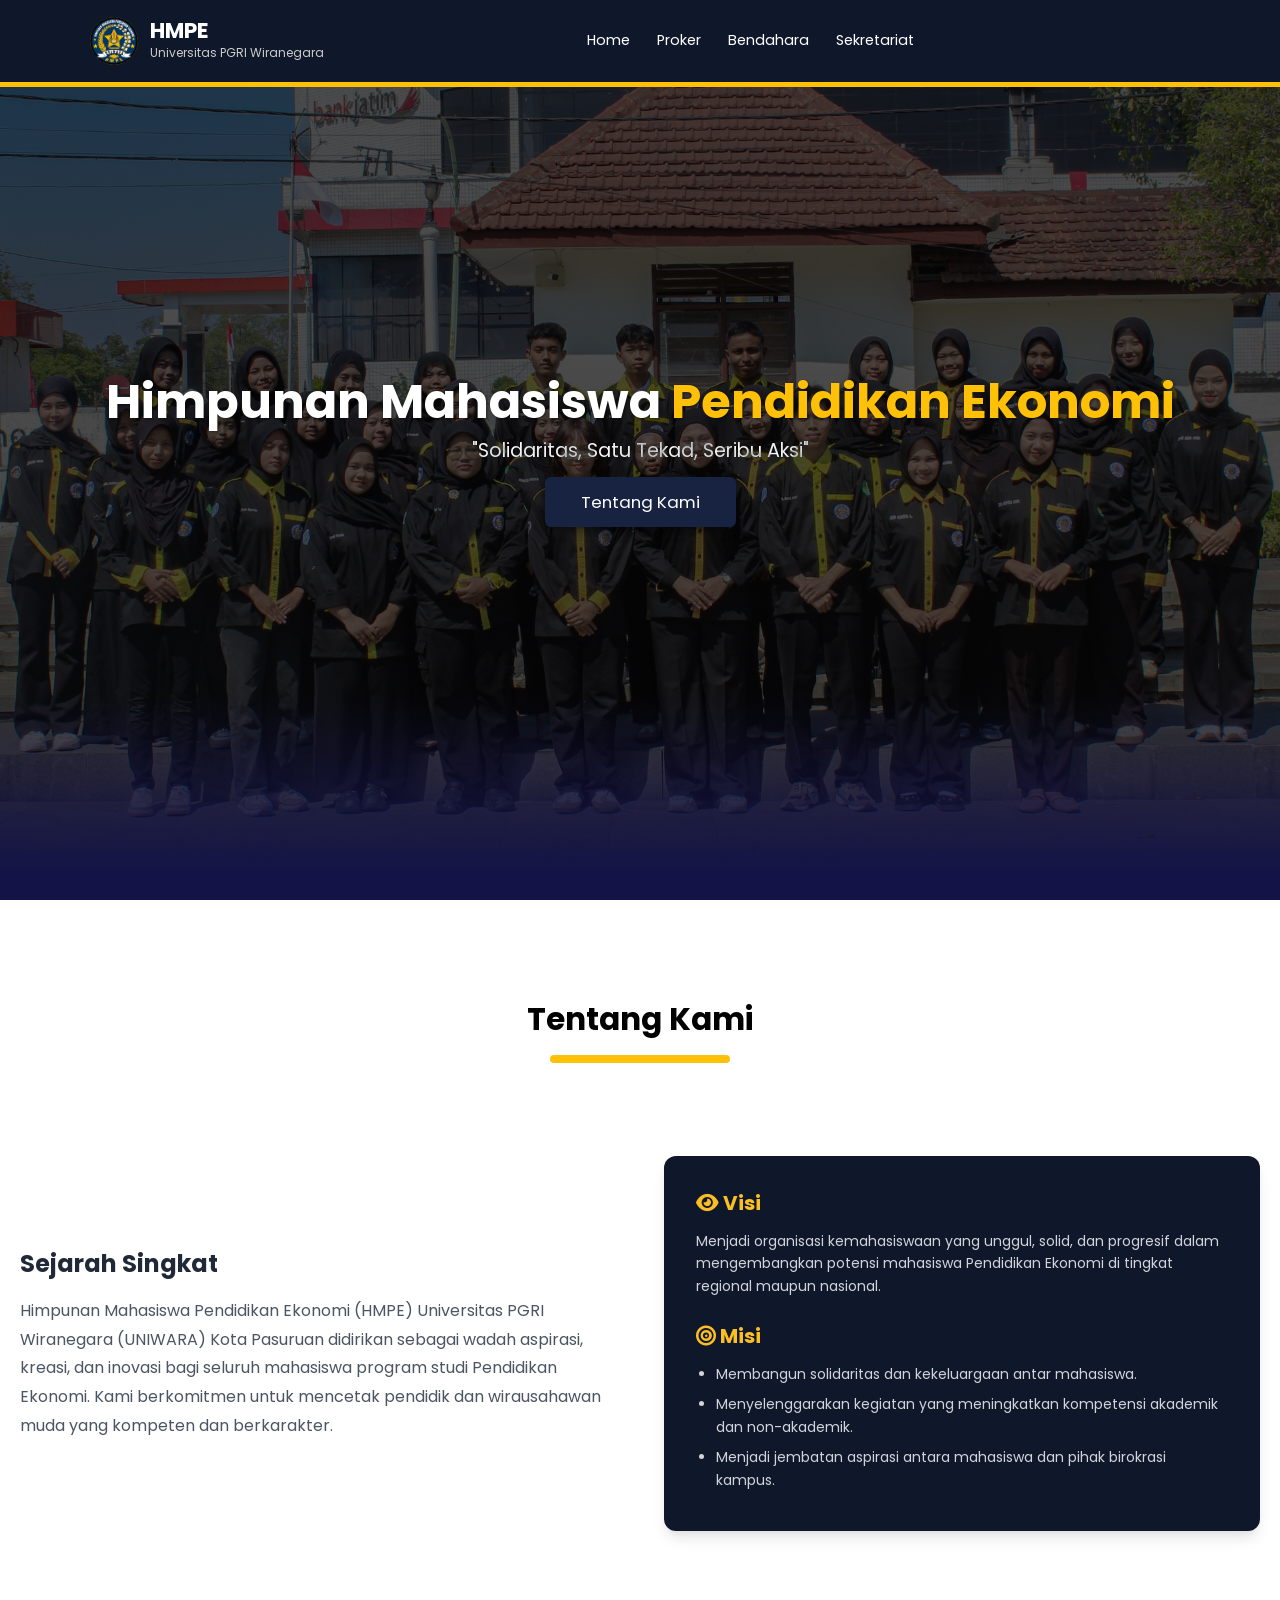
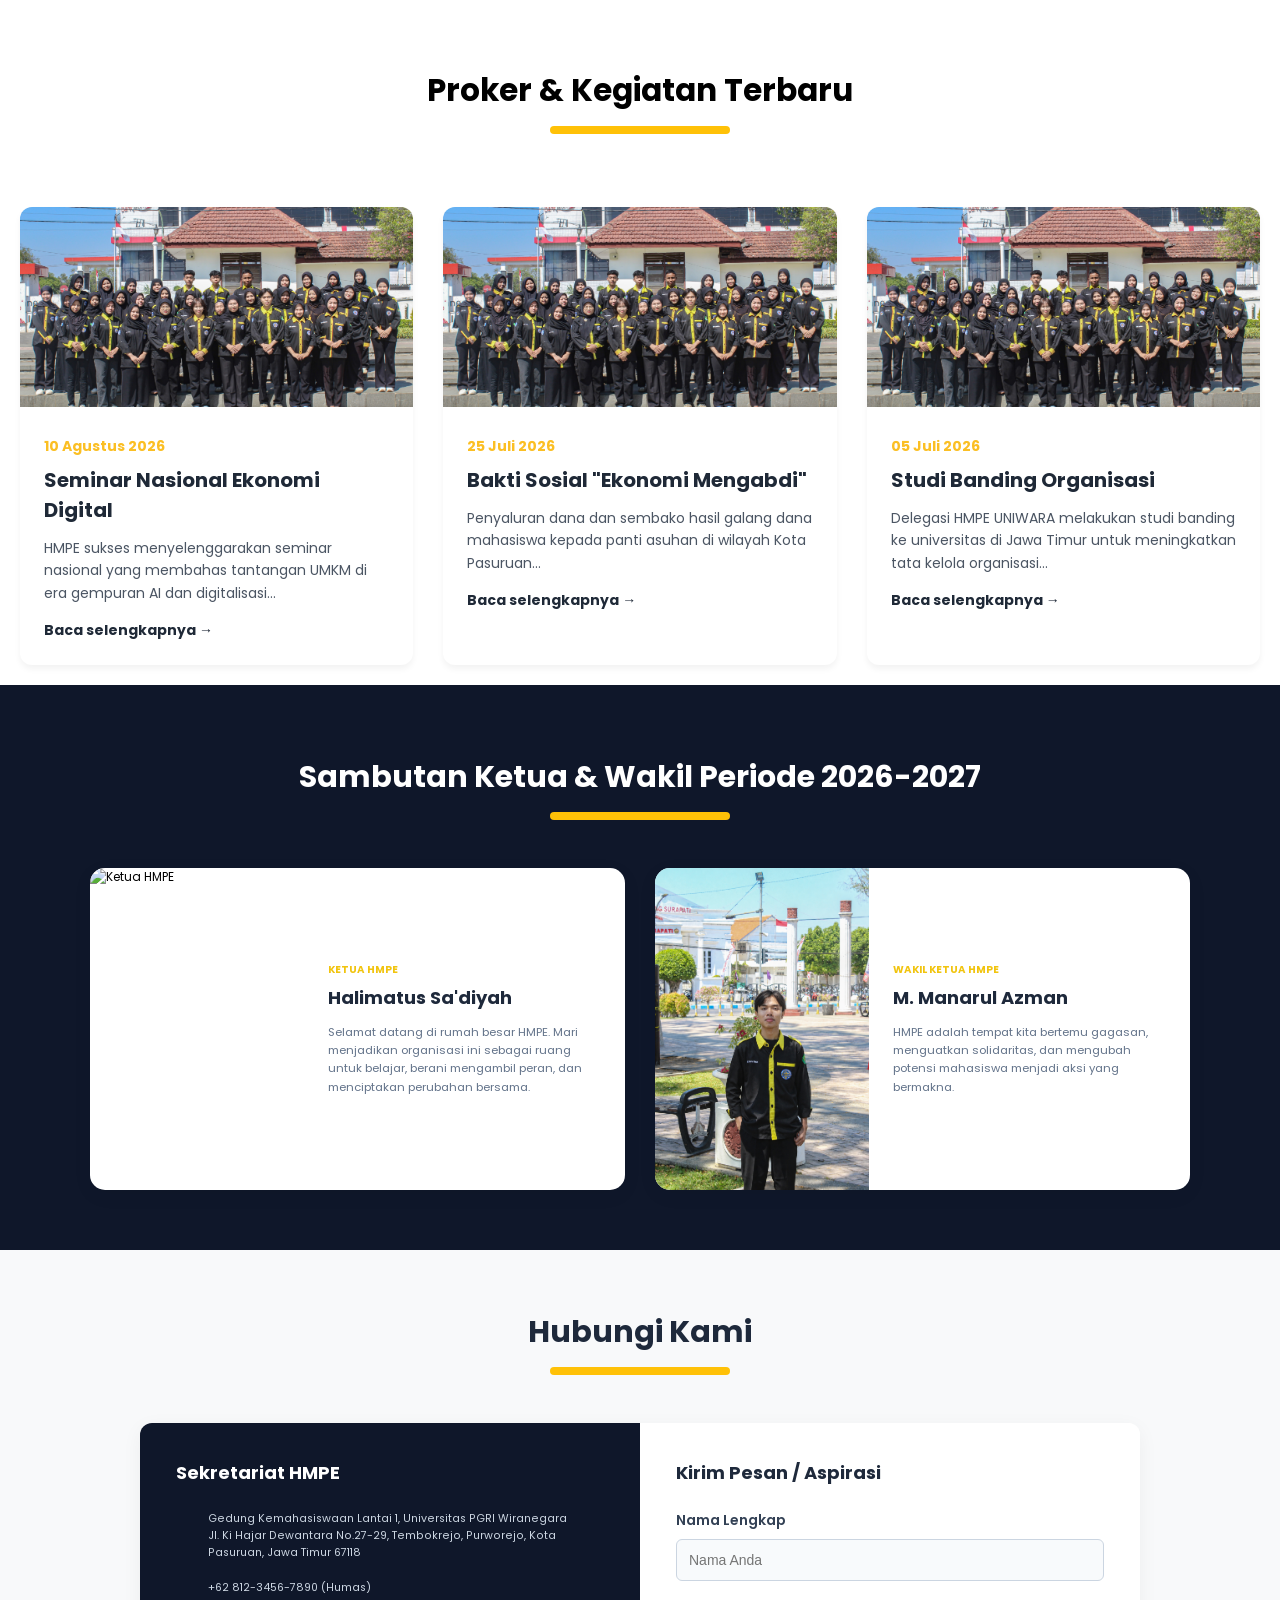
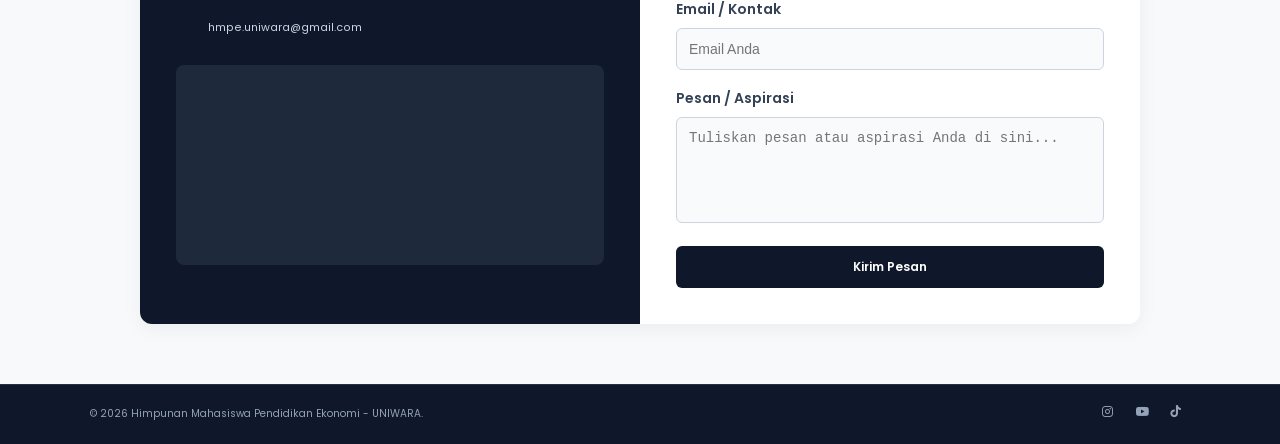
==== commit 118f29da: "first commit" ====
--- a/index.html
+++ b/index.html
@@ -131,7 +131,7 @@
     <div class="pembungkus-kartu">
       <!-- Kartu 1 -->
       <div class="kartu-berita">
-        <img src="img/logohmpe.jpg" alt="Seminar" />
+        <img src="img/header-bg.JPG" alt="Seminar" />
         <div class="isi-kartu item-pencarian">
           <span class="tanggal">10 Agustus 2026</span>
           <h3>Seminar Nasional Ekonomi Digital</h3>
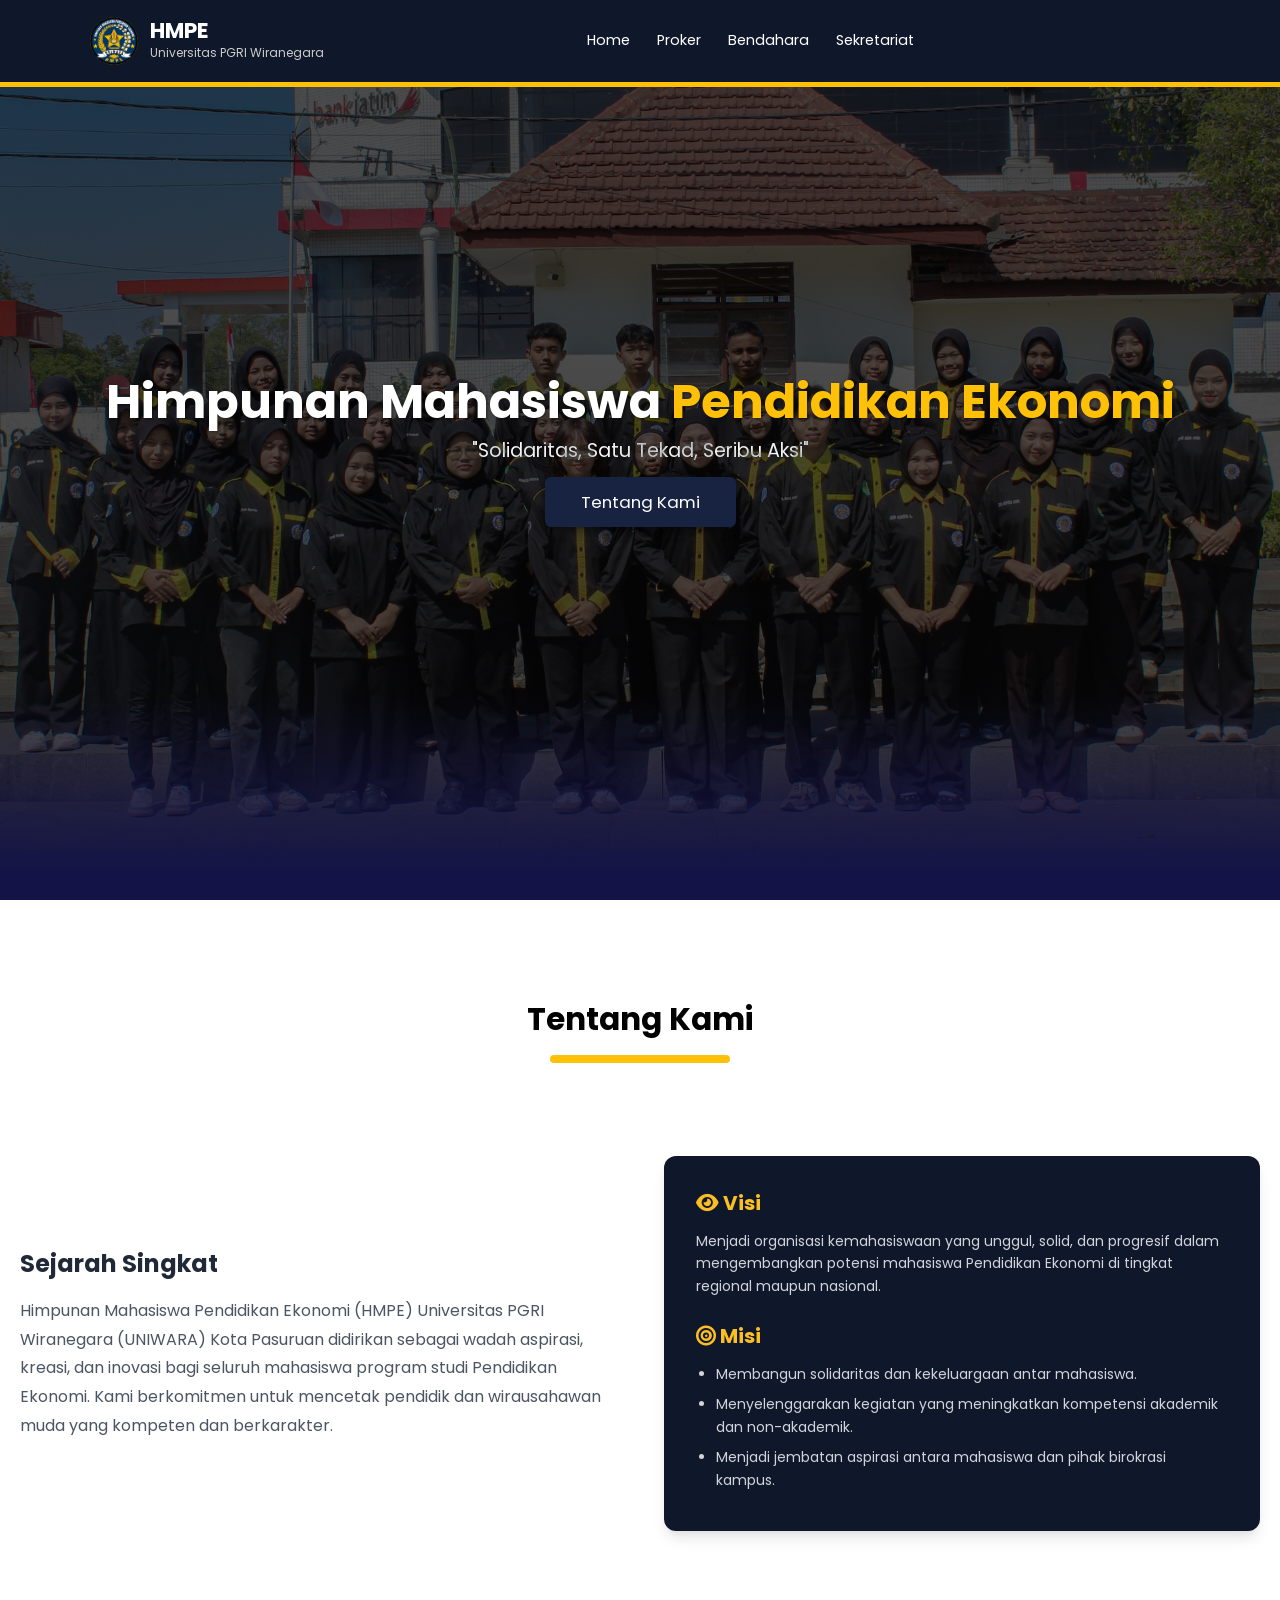
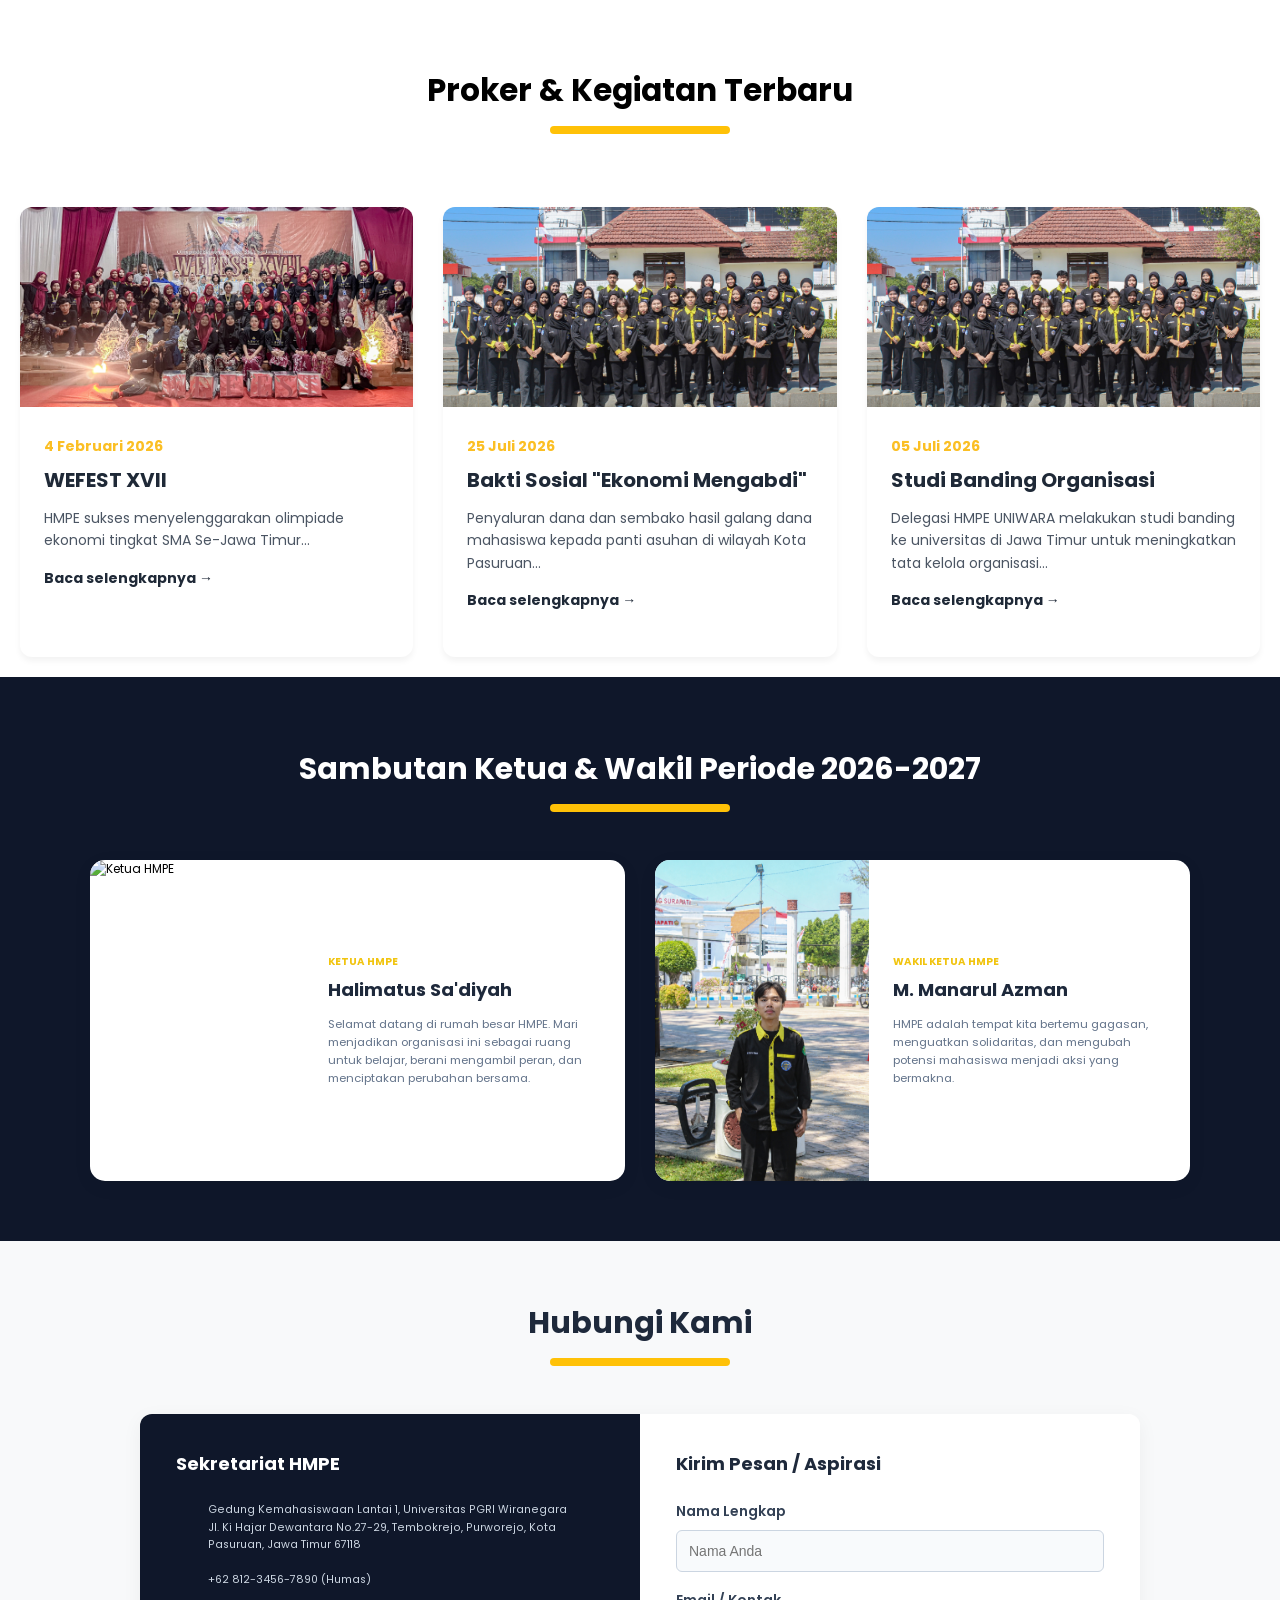
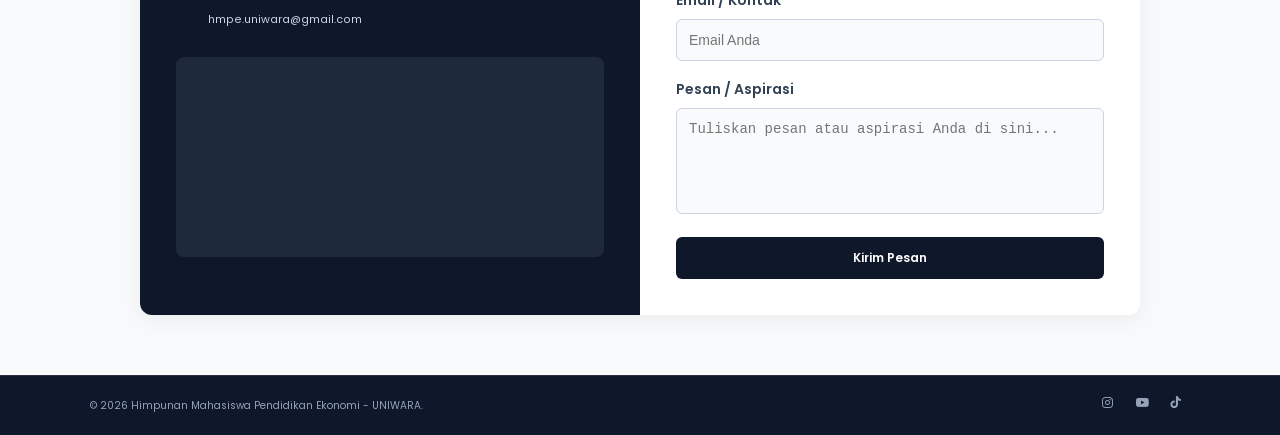
==== commit 38996938: "memberikan password bendahara & sekretariat" ====
--- a/index.html
+++ b/index.html
@@ -131,13 +131,13 @@
     <div class="pembungkus-kartu">
       <!-- Kartu 1 -->
       <div class="kartu-berita">
-        <img src="img/header-bg.JPG" alt="Seminar" />
+        <img src="img/Wefest.JPG" alt="Seminar" />
         <div class="isi-kartu item-pencarian">
-          <span class="tanggal">10 Agustus 2026</span>
-          <h3>Seminar Nasional Ekonomi Digital</h3>
+          <span class="tanggal">4 Februari 2026</span>
+          <h3>WEFEST XVII</h3>
           <p>
-            HMPE sukses menyelenggarakan seminar nasional yang membahas
-            tantangan UMKM di era gempuran AI dan digitalisasi...
+            HMPE sukses menyelenggarakan olimpiade ekonomi tingkat SMA Se-Jawa
+            Timur...
           </p>
           <a href="#">Baca selengkapnya &rarr;</a>
         </div>
--- a/css/style.css
+++ b/css/style.css
@@ -745,12 +745,18 @@
 
 /* Dashboard Styling BENDAHARAA*/
 .dashboard {
-  max-width: 700px;
+  width: 92% !important;
+  max-width: 1000px !important;
   margin: 130px auto 50px auto;
   background: white;
-  padding: 30px;
+  padding: 40px;
   border-radius: 10px;
   box-shadow: 0 4px 15px rgba(0, 0, 0, 0.05);
+}
+
+#secret-content {
+  width: 100% !important;
+  display: none; /* Biarkan tetap tersembunyi sebelum password dimasukkan */
 }
 
 .dashboard-header {
@@ -875,6 +881,113 @@
   color: white;
 }
 
+/* --- STYLE KHUSUS HALAMAN SEKRETARIAT (PROTEKSI PASSWORD) --- */
+body.sekretariat-body {
+  display: flex;
+  flex-direction: column;
+  min-height: 100vh;
+  margin: 0;
+  background-color: #f8fafc;
+}
+
+#password-modal {
+  position: fixed;
+  top: 0;
+  left: 0;
+  width: 100%;
+  height: 100%;
+  background: #0f172a;
+  display: flex;
+  justify-content: center;
+  align-items: center;
+  z-index: 9999;
+}
+
+.modal-box {
+  background: #ffffff;
+  padding: 30px;
+  border-radius: 12px;
+  box-shadow: 0 10px 25px rgba(0, 0, 0, 0.2);
+  text-align: center;
+  width: 90%;
+  max-width: 400px;
+}
+
+.modal-box h3 {
+  margin-bottom: 10px;
+  color: #1e293b;
+}
+
+.modal-box p {
+  font-size: 14px;
+  color: #64748b;
+  margin-bottom: 20px;
+}
+
+.modal-box input {
+  width: 100%;
+  padding: 10px 15px;
+  border: 1px solid #cbd5e1;
+  border-radius: 6px;
+  margin-bottom: 15px;
+  font-size: 14px;
+  box-sizing: border-box;
+}
+
+.modal-box button {
+  background-color: #f59e0b;
+  color: #ffffff;
+  border: none;
+  padding: 10px 20px;
+  border-radius: 6px;
+  font-weight: bold;
+  cursor: pointer;
+  width: 100%;
+  transition: background 0.2s;
+}
+
+.modal-box button:hover {
+  background-color: #d97706;
+}
+
+#error-msg {
+  color: #ef4444;
+  font-size: 13px;
+  margin-top: 10px;
+  display: none;
+}
+
+.back-link {
+  font-size: 13px;
+  color: #64748b;
+  text-decoration: none;
+}
+
+#secret-content {
+  display: none;
+  flex: 1;
+  flex-direction: column;
+}
+
+.secret-main {
+  flex: 1;
+  padding: 120px 7% 50px;
+}
+
+.secret-container {
+  text-align: center;
+}
+
+.secret-container h2 {
+  font-size: 2rem;
+  color: #1e293b;
+  margin-bottom: 15px;
+}
+
+.secret-container p {
+  color: #64748b;
+}
+
 /* Media Queries */
 
 /* Laptop */
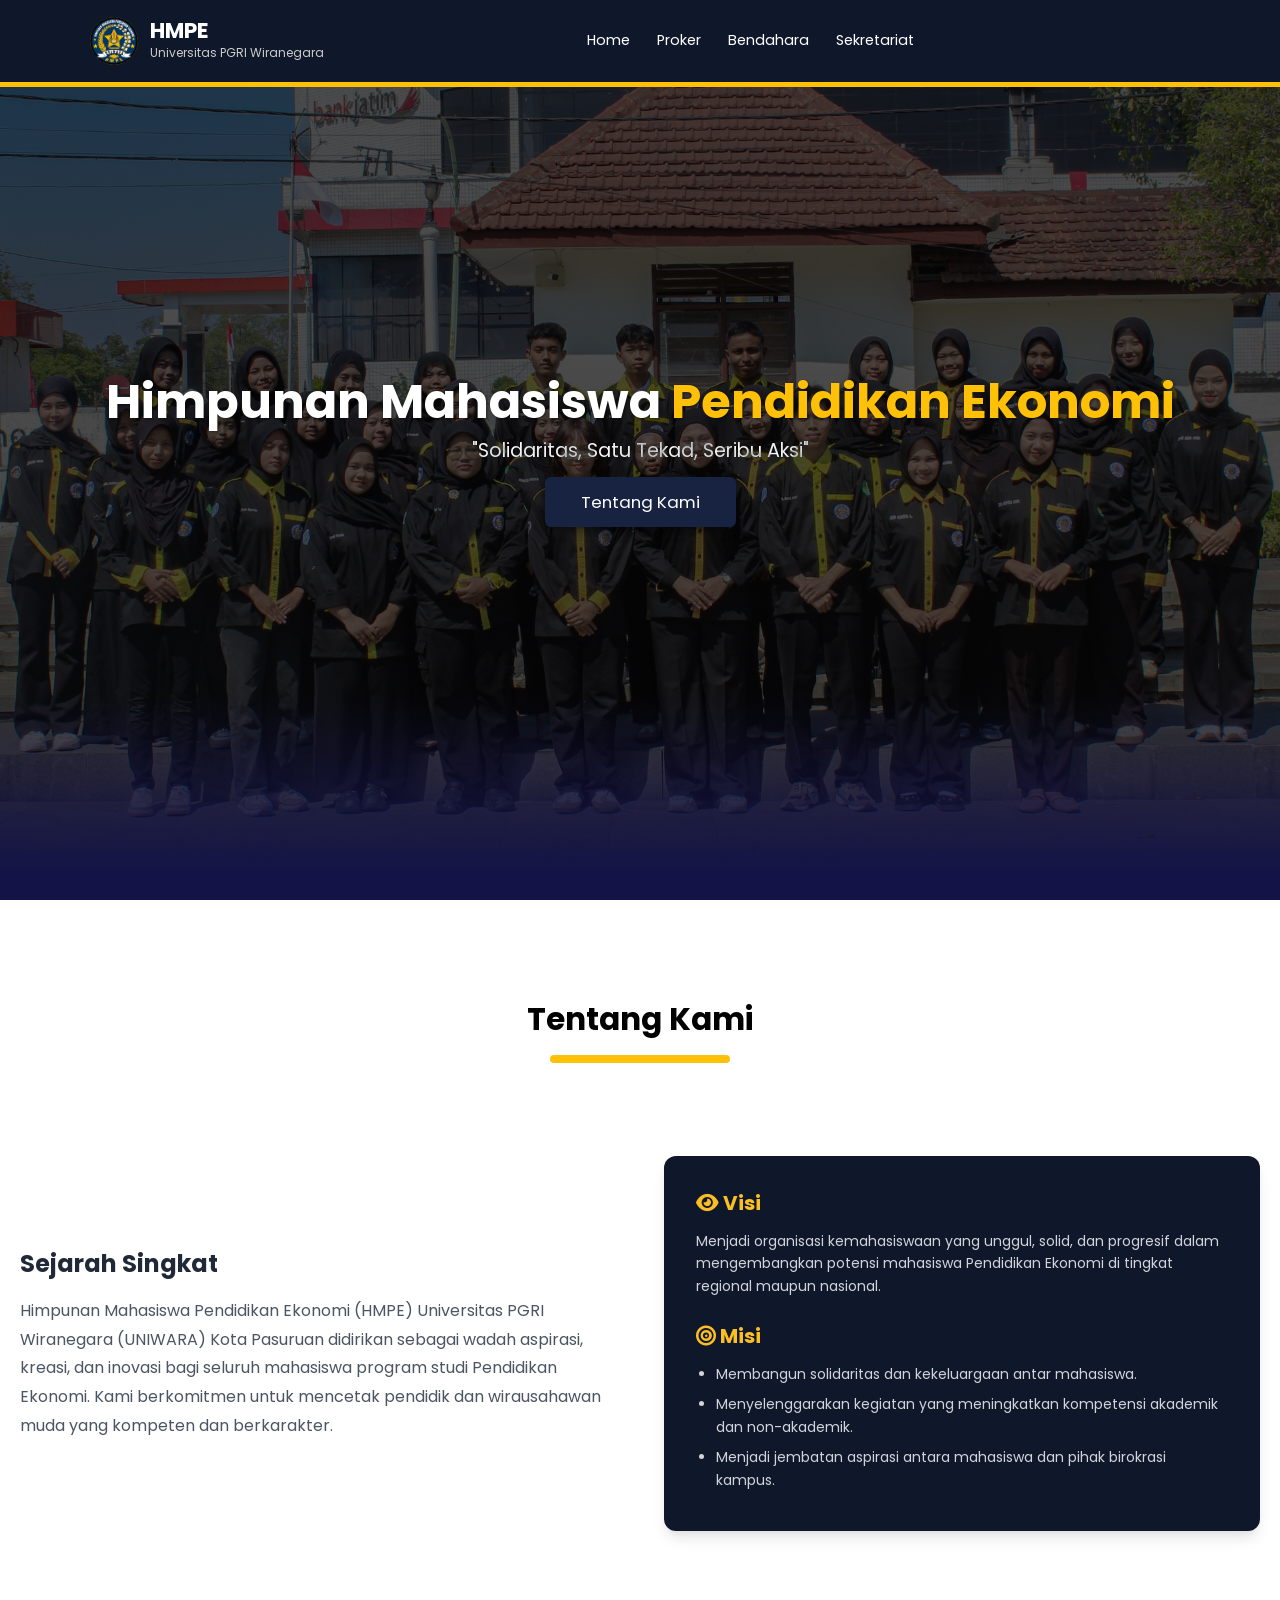
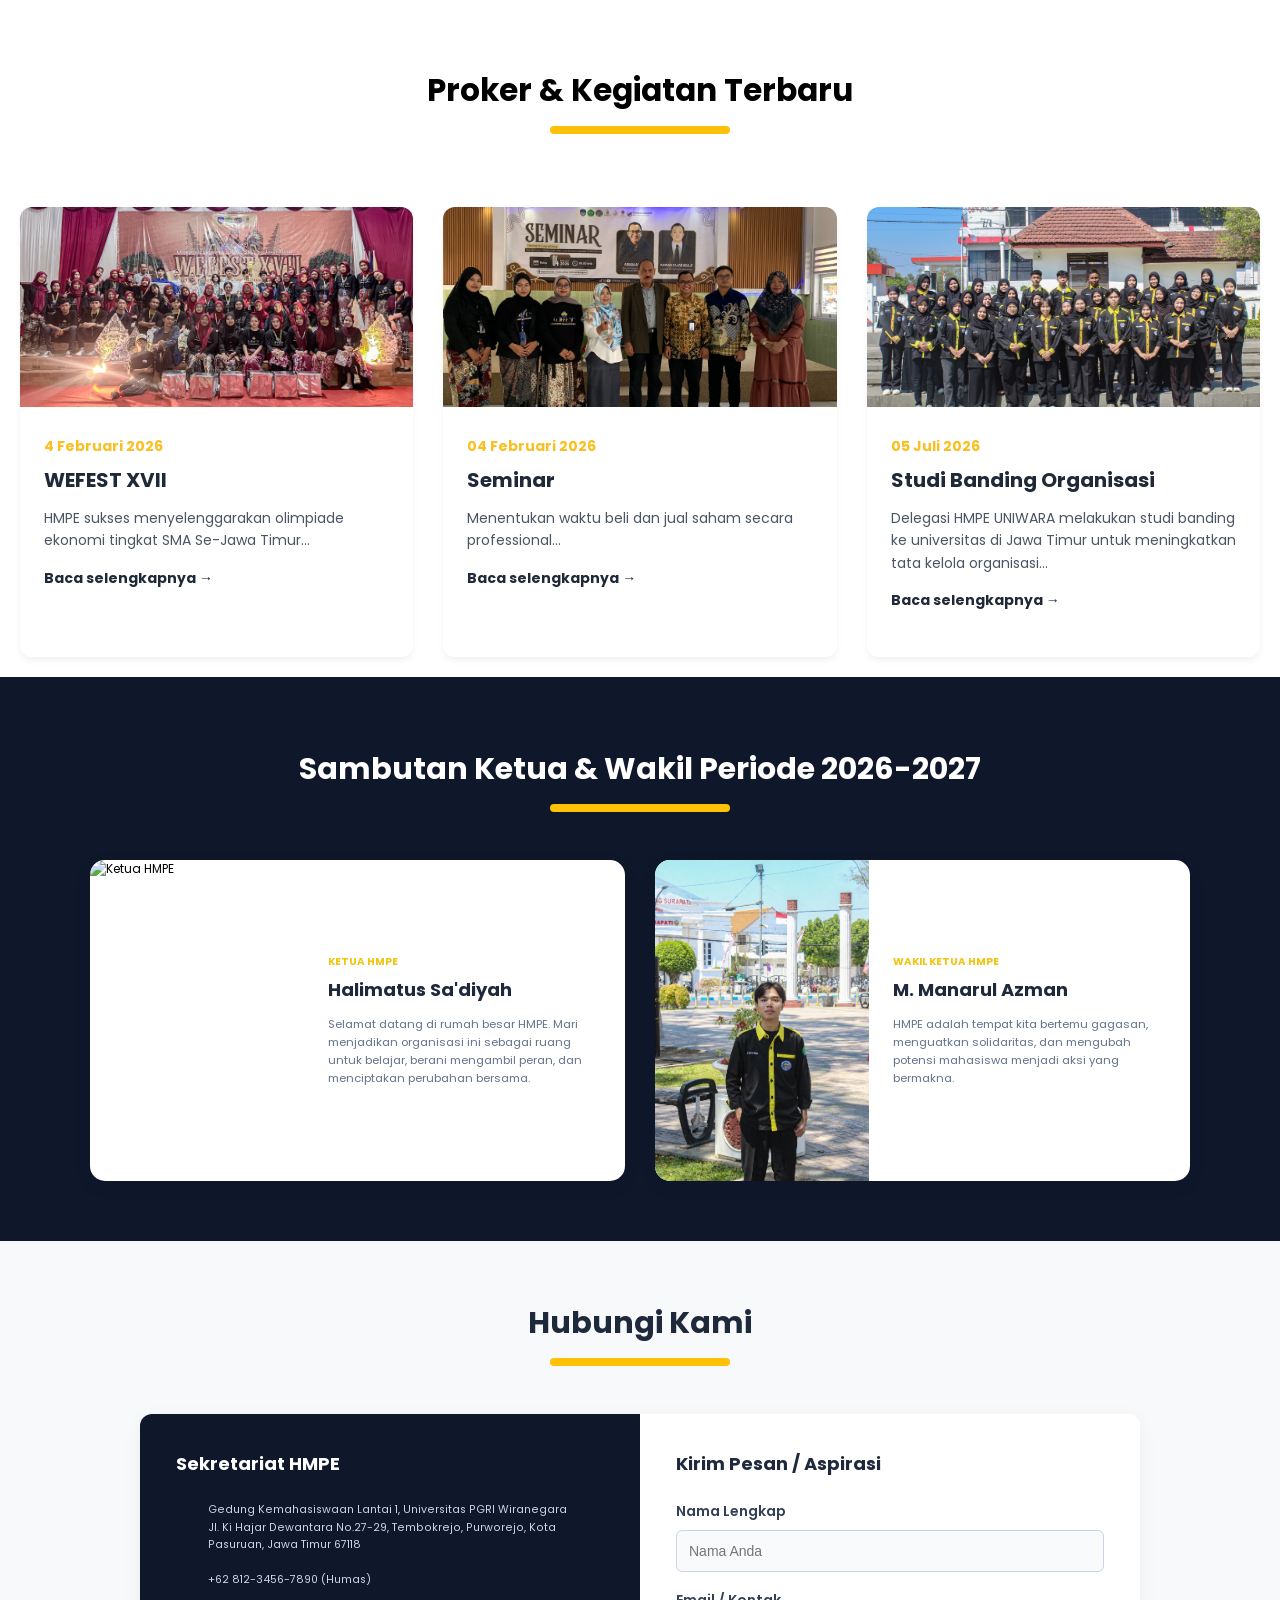
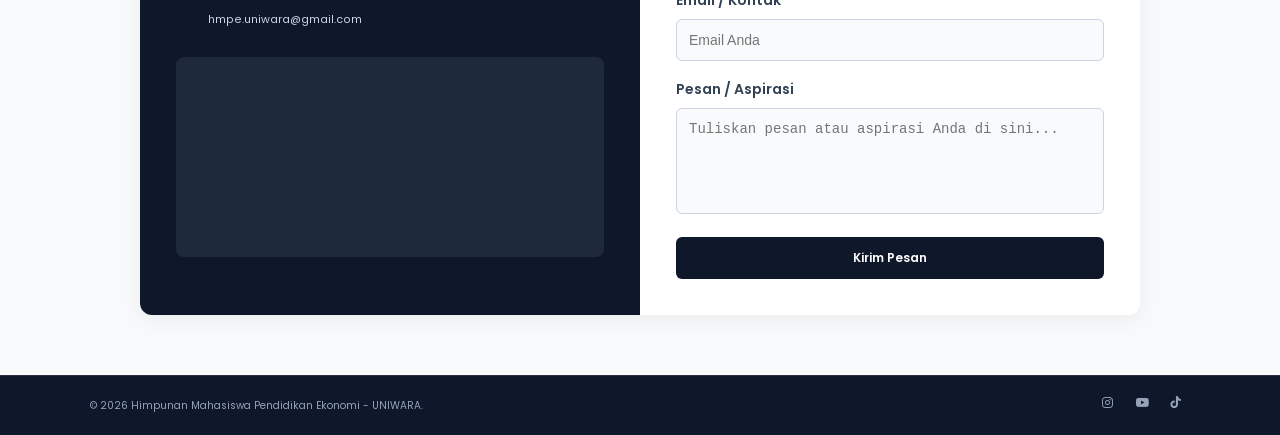
==== commit 30c99a12: "first commit" ====
--- a/index.html
+++ b/index.html
@@ -145,13 +145,12 @@
 
       <!-- Kartu 2 -->
       <div class="kartu-berita">
-        <img src="img/header-bg.JPG" alt="Bakti Sosial" />
+        <img src="img/Seminar.jpg" alt="Bakti Sosial" />
         <div class="isi-kartu item-pencarian">
-          <span class="tanggal">25 Juli 2026</span>
-          <h3>Bakti Sosial "Ekonomi Mengabdi"</h3>
+          <span class="tanggal">04 Februari 2026</span>
+          <h3>Seminar</h3>
           <p>
-            Penyaluran dana dan sembako hasil galang dana mahasiswa kepada panti
-            asuhan di wilayah Kota Pasuruan...
+            Menentukan waktu beli dan jual saham secara professional...
           </p>
           <a href="#">Baca selengkapnya &rarr;</a>
         </div>
--- a/css/style.css
+++ b/css/style.css
@@ -988,6 +988,25 @@
   color: #64748b;
 }
 
+/* --- PERBESAR TAMPILAN POP-UP PASSWORD DI HP --- */
+#password-modal .modal-box h3 {
+  font-size: 24px !important; /* Memperbesar ukuran tulisan Area Terbatas */
+}
+
+#password-modal .modal-box p {
+  font-size: 15px !important; /* Memperbesar teks deskripsi di bawahnya */
+}
+
+#password-modal .modal-box input {
+  font-size: 16px !important; /* Memperbesar teks input password */
+  padding: 12px !important;
+}
+
+#password-modal .modal-box button {
+  font-size: 16px !important; /* Memperbesar teks tombol Masuk */
+  padding: 12px !important;
+}
+
 /* Media Queries */
 
 /* Laptop */
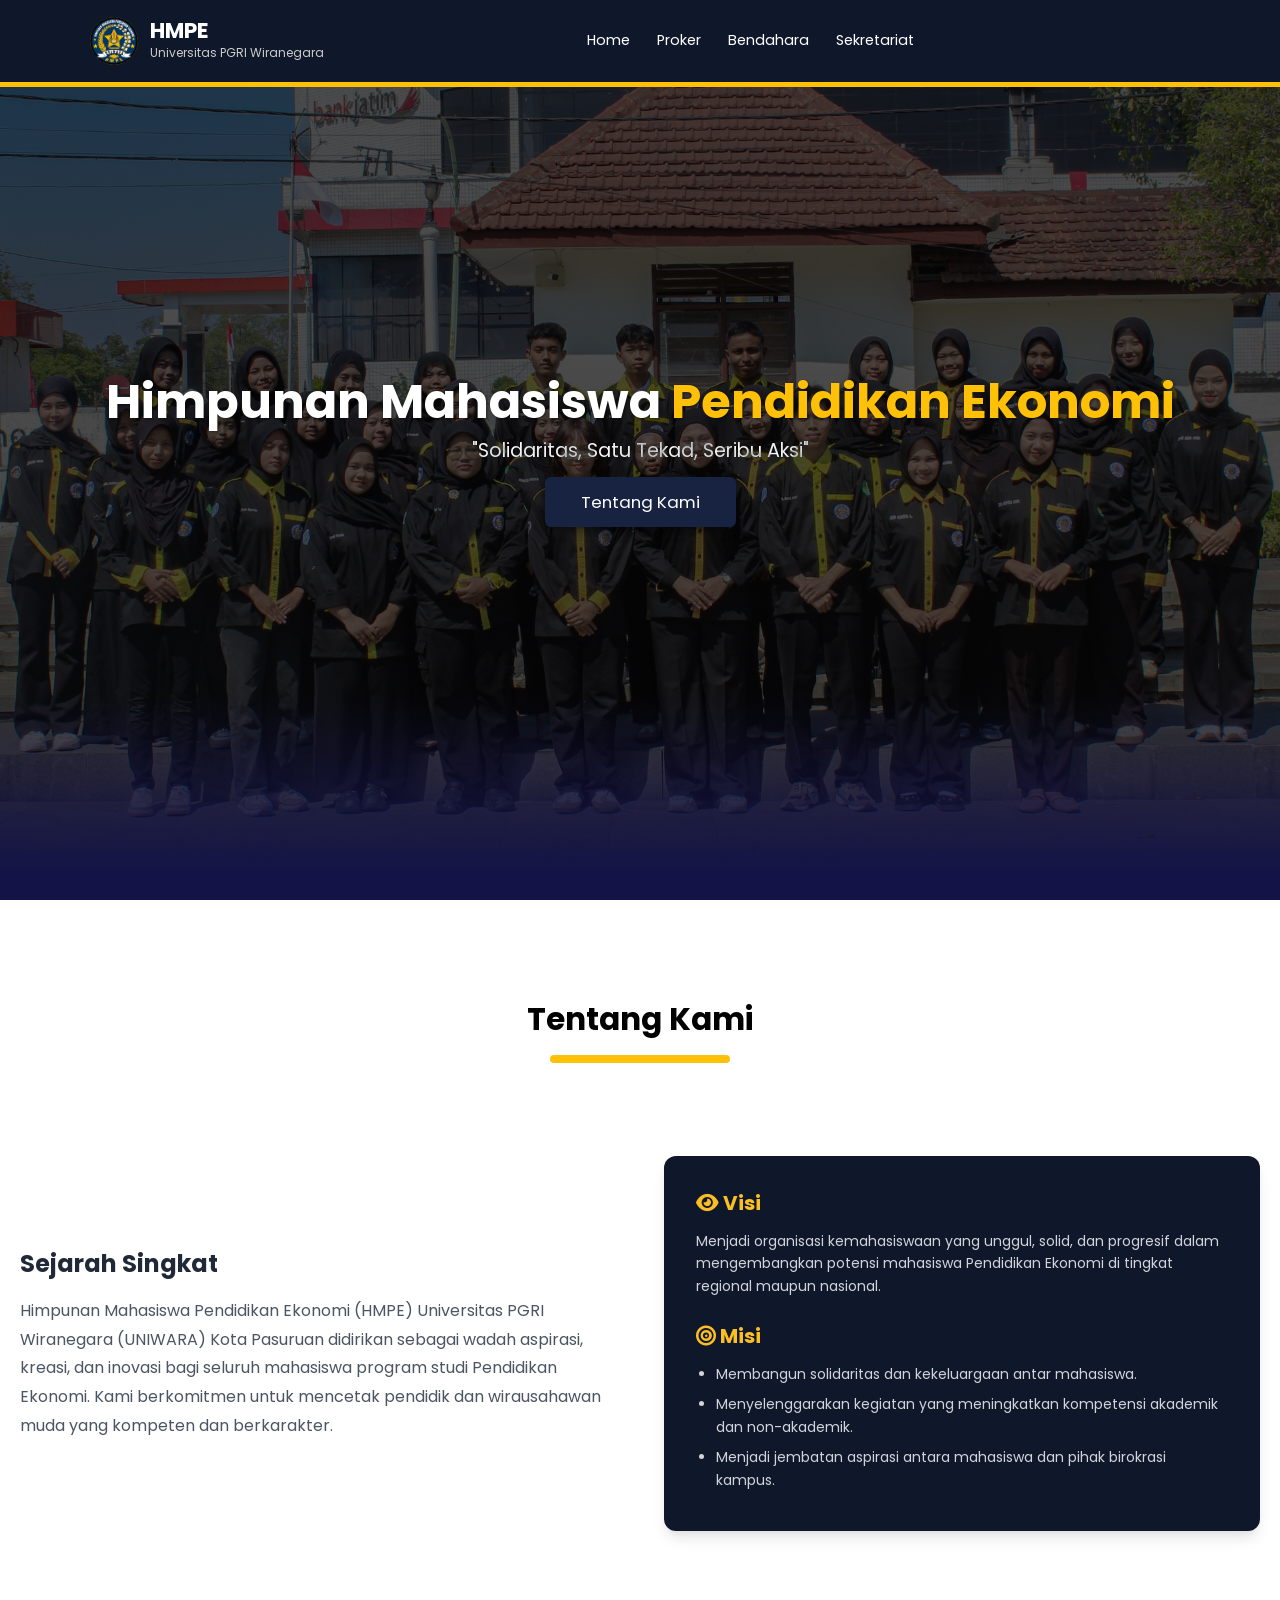
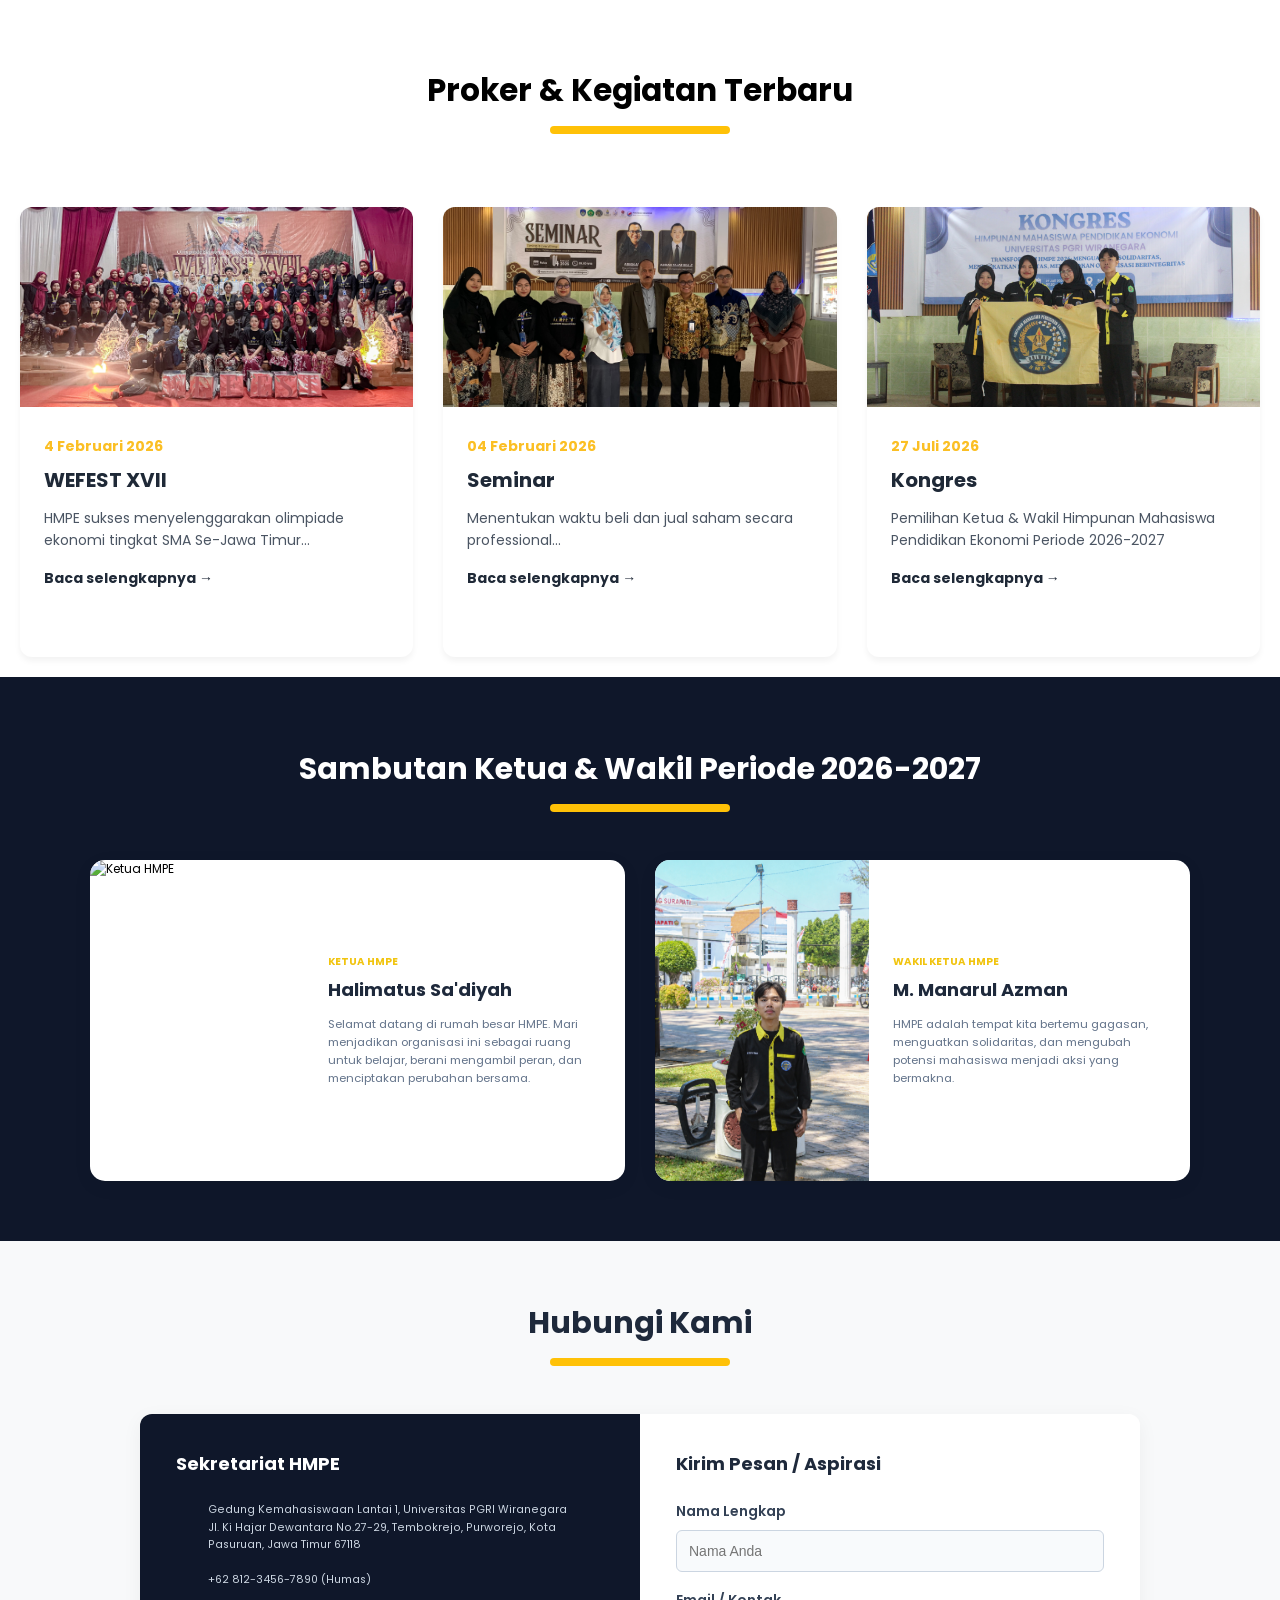
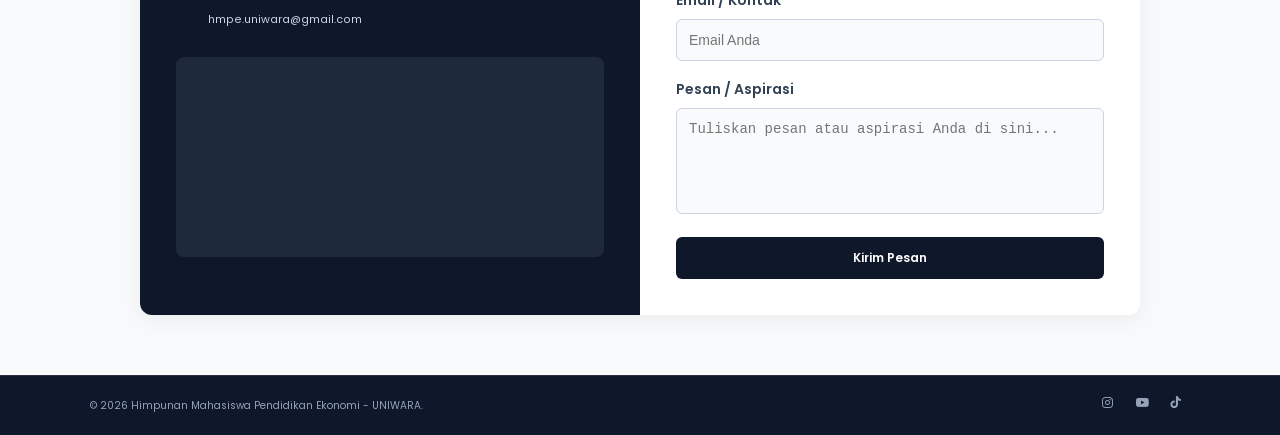
==== commit e763abb4: "first commit" ====
--- a/index.html
+++ b/index.html
@@ -149,22 +149,20 @@
         <div class="isi-kartu item-pencarian">
           <span class="tanggal">04 Februari 2026</span>
           <h3>Seminar</h3>
-          <p>
-            Menentukan waktu beli dan jual saham secara professional...
-          </p>
+          <p>Menentukan waktu beli dan jual saham secara professional...</p>
           <a href="#">Baca selengkapnya &rarr;</a>
         </div>
       </div>
 
       <!-- Kartu 3 -->
       <div class="kartu-berita">
-        <img src="img/header-bg.JPG" alt="Studi Banding" />
+        <img src="img/Kongres.JPG" alt="Studi Banding" />
         <div class="isi-kartu item-pencarian">
-          <span class="tanggal">05 Juli 2026</span>
-          <h3>Studi Banding Organisasi</h3>
+          <span class="tanggal">27 Juli 2026</span>
+          <h3>Kongres</h3>
           <p>
-            Delegasi HMPE UNIWARA melakukan studi banding ke universitas di Jawa
-            Timur untuk meningkatkan tata kelola organisasi...
+            Pemilihan Ketua & Wakil Himpunan Mahasiswa Pendidikan Ekonomi
+            Periode 2026-2027
           </p>
           <a href="#">Baca selengkapnya &rarr;</a>
         </div>
--- a/css/style.css
+++ b/css/style.css
@@ -881,6 +881,76 @@
   color: white;
 }
 
+/* ================================================= */
+/* STYLING TAMBAHAN UNTUK HALAMAN SEKRETARIAT & ARSIP */
+/* ================================================= */
+
+.arsip-grid-container {
+  display: grid;
+  grid-template-columns: repeat(auto-fit, minmax(240px, 1fr));
+  gap: 20px;
+  margin-top: 20px;
+}
+
+.arsip-card {
+  background: #f8fafc;
+  border: 1px solid #e2e8f0;
+  border-radius: 10px;
+  padding: 20px;
+  text-align: center;
+  transition:
+    transform 0.2s ease,
+    box-shadow 0.2s ease;
+}
+
+.arsip-card:hover {
+  transform: translateY(-4px);
+  box-shadow: 0 6px 15px rgba(0, 0, 0, 0.08);
+}
+
+.arsip-icon {
+  font-size: 28px;
+  color: #f59e0b;
+  margin-bottom: 12px;
+}
+
+.arsip-card h4 {
+  font-size: 16px;
+  color: #1e293b;
+  margin-bottom: 8px;
+}
+
+.arsip-card p {
+  font-size: 13px;
+  color: #64748b;
+  margin-bottom: 15px;
+  line-height: 1.4;
+}
+
+.btn-arsip {
+  display: inline-block;
+  background-color: #1e293b;
+  color: #ffffff;
+  padding: 8px 16px;
+  border-radius: 6px;
+  font-size: 13px;
+  font-weight: 500;
+  text-decoration: none;
+  transition: background-color 0.2s;
+}
+
+.btn-arsip:hover {
+  background-color: #0f172a;
+}
+
+#secret-content {
+  display: none;
+  min-height: 100vh; /* Memastikan isi rahasia memenuhi tinggi layar */
+  display: flex;
+  flex-direction: column;
+  justify-content: space-between; /* Mendorong footer ke bagian paling bawah layar */
+}
+
 /* --- STYLE KHUSUS HALAMAN SEKRETARIAT (PROTEKSI PASSWORD) --- */
 body.sekretariat-body {
   display: flex;
